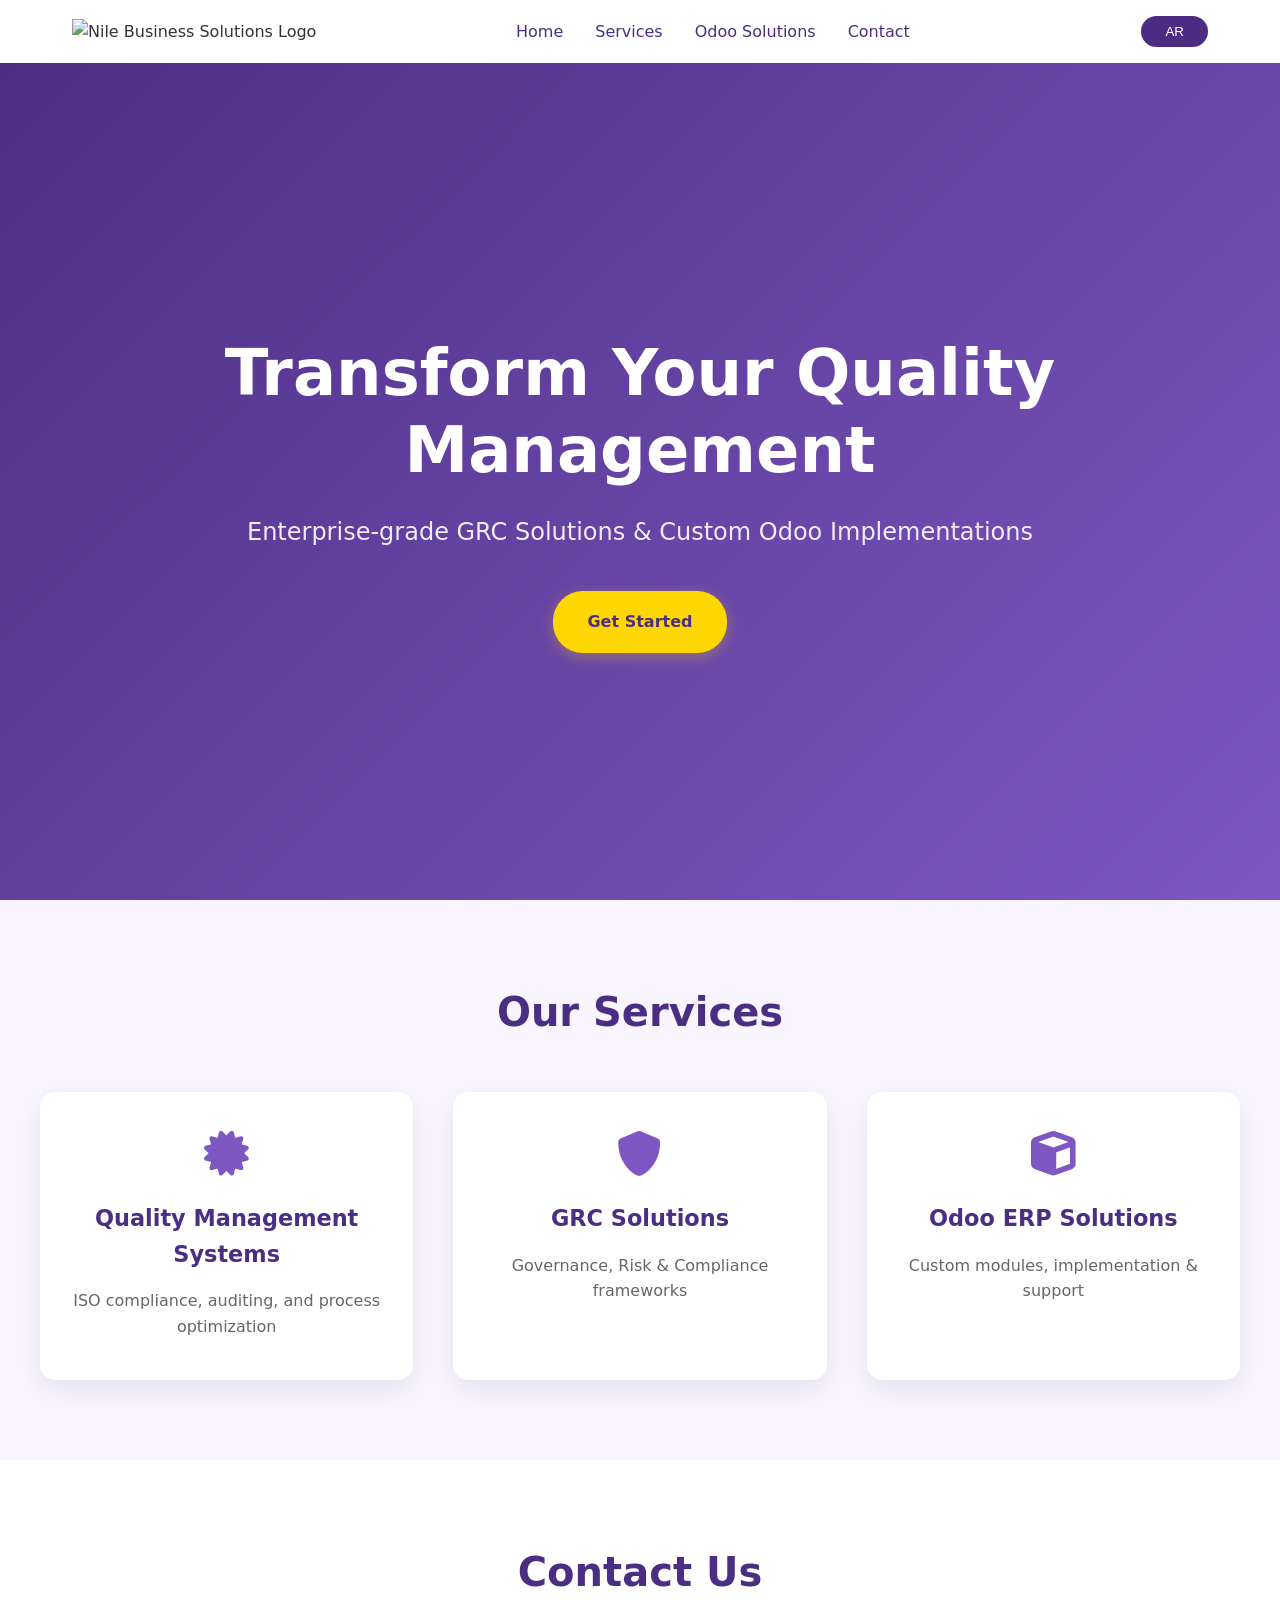
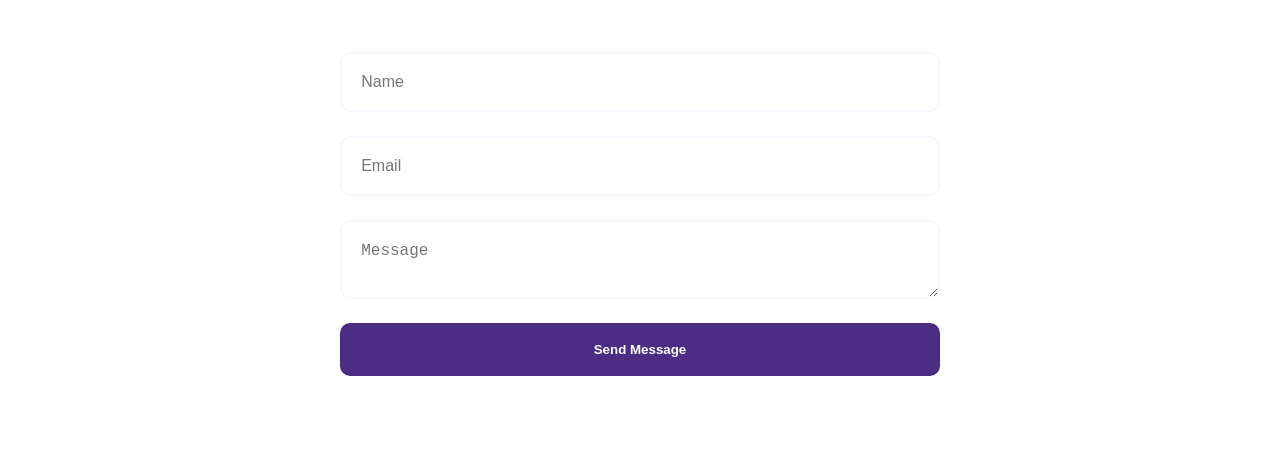
==== index.html @ 4f024c3d "Add files via upload" ====
<!DOCTYPE html>
<html lang="en" dir="ltr">
<head>
    <meta charset="UTF-8">
    <meta name="viewport" content="width=device-width, initial-scale=1.0">
    <title>Nile Business Solutions - Quality & GRC Systems Experts</title>
    <link rel="stylesheet" href="style.css">
    <link rel="stylesheet" href="https://cdnjs.cloudflare.com/ajax/libs/font-awesome/6.0.0/css/all.min.css">
    <link href="https://fonts.googleapis.com/css2?family=Noto+Sans+Arabic:wght@400;500;700&display=swap" rel="stylesheet">
</head>
<body>
    <header class="header">
        <nav class="navbar">
            <div class="logo">
                <img src="images/logo.png" alt="Nile Business Solutions Logo" class="logo-img" data-translate="logo_alt">
            </div>
            <ul class="nav-links">
                <li><a href="#home" data-translate="home">Home</a></li>
                <li><a href="#services" data-translate="services">Services</a></li>
                <li><a href="#odoo" data-translate="odoo">Odoo Solutions</a></li>
                <li><a href="#contact" data-translate="contact">Contact</a></li>
            </ul>
            <button class="lang-switcher" onclick="toggleLanguage()">AR</button>
        </nav>
    </header>

    <section class="hero" id="home">
        <div class="hero-content">
            <h1 data-translate="hero_title">Transform Your Quality Management</h1>
            <p data-translate="hero_subtitle">Enterprise-grade GRC Solutions & Custom Odoo Implementations</p>
            <a href="#contact" class="cta-button" data-translate="get_started">Get Started</a>
        </div>
    </section>

    <section class="services" id="services">
        <h2 data-translate="our_services">Our Services</h2>
        <div class="services-grid">
            <div class="service-card">
                <i class="fas fa-certificate"></i>
                <h3 data-translate="service1_title">Quality Management Systems</h3>
                <p data-translate="service1_desc">ISO compliance, auditing, and process optimization</p>
            </div>
            <div class="service-card">
                <i class="fas fa-shield-alt"></i>
                <h3 data-translate="service2_title">GRC Solutions</h3>
                <p data-translate="service2_desc">Governance, Risk & Compliance frameworks</p>
            </div>
            <div class="service-card">
                <i class="fas fa-cube"></i>
                <h3 data-translate="service3_title">Odoo ERP Solutions</h3>
                <p data-translate="service3_desc">Custom modules, implementation & support</p>
            </div>
        </div>
    </section>

    <section class="contact" id="contact">
        <h2 data-translate="contact_us">Contact Us</h2>
        <form class="contact-form">
            <input type="text" placeholder="Name" required data-translate="name_placeholder">
            <input type="email" placeholder="Email" required data-translate="email_placeholder">
            <textarea placeholder="Message" required data-translate="message_placeholder"></textarea>
            <button type="submit" data-translate="send_button">Send Message</button>
        </form>
    </section>

    <script src="script.js"></script>
</body>
</html>
---- style.css ----
/* style.css */
:root {
    --primary-purple: #4b2e83;
    --secondary-purple: #7e57c2;
    --light-purple: #f8f5ff;
    --accent-gold: #ffd700;
    --transition-speed: 0.3s;
}

* {
    margin: 0;
    padding: 0;
    box-sizing: border-box;
}

html {
    scroll-behavior: smooth;
}

body {
    font-family: 'Segoe UI', system-ui, sans-serif;
    line-height: 1.6;
    color: #333;
    overflow-x: hidden;
}

[lang="ar"] body {
    font-family: 'Noto Sans Arabic', sans-serif;
}

/* Header Styles */
.header {
    background: white;
    position: fixed;
    width: 100%;
    top: 0;
    z-index: 1000;
    transition: box-shadow var(--transition-speed);
}

.navbar {
    max-width: 1200px;
    margin: 0 auto;
    padding: 1rem 2rem;
    display: flex;
    justify-content: space-between;
    align-items: center;
}

.logo-img {
    height: 60px;
    width: auto;
    transition: transform var(--transition-speed);
}

.logo-img:hover {
    transform: scale(1.05);
}

.nav-links {
    display: flex;
    gap: 2rem;
    list-style: none;
}

.nav-links a {
    text-decoration: none;
    color: var(--primary-purple);
    font-weight: 500;
    transition: color var(--transition-speed);
    position: relative;
}

.nav-links a::after {
    content: '';
    position: absolute;
    bottom: -5px;
    left: 0;
    width: 0;
    height: 2px;
    background: var(--secondary-purple);
    transition: width var(--transition-speed);
}

.nav-links a:hover::after {
    width: 100%;
}

.lang-switcher {
    background: var(--primary-purple);
    color: white;
    border: none;
    padding: 0.5rem 1.5rem;
    border-radius: 25px;
    cursor: pointer;
    transition: background var(--transition-speed);
    margin-left: 2rem;
}

.lang-switcher:hover {
    background: var(--secondary-purple);
}

/* Hero Section */
.hero {
    background: linear-gradient(135deg, var(--primary-purple), var(--secondary-purple));
    min-height: 100vh;
    display: flex;
    align-items: center;
    justify-content: center;
    text-align: center;
    padding: 120px 2rem 2rem;
    color: white;
}

.hero-content h1 {
    font-size: clamp(2.5rem, 5vw, 4rem);
    margin-bottom: 1.5rem;
    line-height: 1.2;
}

.hero-content p {
    font-size: clamp(1.2rem, 2.5vw, 1.5rem);
    margin-bottom: 2.5rem;
    opacity: 0.9;
}

/* Get Started Button */
.cta-button {
    display: inline-block;
    padding: 1rem 2rem;
    background: var(--accent-gold);
    color: var(--primary-purple) !important;
    text-decoration: none;
    border-radius: 30px;
    font-weight: bold;
    transition: transform 0.3s, box-shadow 0.3s;
    border: 2px solid transparent;
    box-shadow: 0 4px 15px rgba(255,215,0,0.3);
}

.cta-button:hover {
    transform: translateY(-3px);
    box-shadow: 0 6px 20px rgba(255,215,0,0.4);
}

/* Services Section */
.services {
    padding: 5rem 2rem;
    background: var(--light-purple);
}

.services h2 {
    text-align: center;
    margin-bottom: 3rem;
    color: var(--primary-purple);
    font-size: 2.5rem;
}

.services-grid {
    max-width: 1200px;
    margin: 0 auto;
    display: grid;
    grid-template-columns: repeat(auto-fit, minmax(300px, 1fr));
    gap: 2.5rem;
}

.service-card {
    background: white;
    padding: 2.5rem 2rem;
    border-radius: 15px;
    text-align: center;
    transition: transform var(--transition-speed);
    box-shadow: 0 10px 30px rgba(0,0,0,0.08);
}

.service-card:hover {
    transform: translateY(-10px);
}

.service-card i {
    font-size: 2.8rem;
    color: var(--secondary-purple);
    margin-bottom: 1.5rem;
}

.service-card h3 {
    color: var(--primary-purple);
    margin-bottom: 1rem;
    font-size: 1.4rem;
}

.service-card p {
    color: #666;
    font-size: 1rem;
}

/* Contact Section */
.contact {
    padding: 5rem 2rem;
    background: white;
}

.contact h2 {
    text-align: center;
    margin-bottom: 3rem;
    color: var(--primary-purple);
    font-size: 2.5rem;
}

.contact-form {
    max-width: 600px;
    margin: 0 auto;
    display: flex;
    flex-direction: column;
    gap: 1.5rem;
}

.contact-form input,
.contact-form textarea {
    padding: 1.2rem;
    border: 2px solid var(--light-purple);
    border-radius: 10px;
    font-size: 1rem;
    transition: border-color var(--transition-speed);
}

.contact-form input:focus,
.contact-form textarea:focus {
    outline: none;
    border-color: var(--secondary-purple);
}

.contact-form button {
    background: var(--primary-purple) !important;
    color: white !important;
    padding: 1.2rem 2.5rem;
    border: none;
    border-radius: 10px;
    cursor: pointer;
    font-weight: bold;
    transition: 
        background var(--transition-speed),
        transform var(--transition-speed);
}

.contact-form button:hover {
    background: var(--secondary-purple) !important;
    transform: translateY(-2px);
}

/* Responsive Design */
@media (max-width: 768px) {
    .navbar {
        padding: 1rem;
        flex-wrap: wrap;
    }

    .nav-links {
        width: 100%;
        justify-content: center;
        margin-top: 1rem;
        gap: 1.5rem;
    }

    .lang-switcher {
        margin-left: auto;
        margin-right: 1rem;
    }

    .hero {
        padding-top: 150px;
    }

    .services-grid {
        grid-template-columns: 1fr;
    }
}

@media (max-width: 480px) {
    .nav-links {
        flex-direction: column;
        align-items: center;
        gap: 1rem;
    }

    .lang-switcher {
        margin: 1rem auto;
    }

    .service-card {
        padding: 2rem 1.5rem;
    }
}

/* RTL Specific Styles */
[dir="rtl"] .navbar {
    flex-direction: row-reverse;
}

[dir="rtl"] .nav-links {
    margin-right: auto;
    margin-left: 0;
}

[dir="rtl"] .nav-links a::after {
    left: auto;
    right: 0;
}

[dir="rtl"] .service-card,
[dir="rtl"] .contact-form {
    text-align: right;
}

[dir="rtl"] .lang-switcher {
    margin-left: 0;
    margin-right: auto;
}

[dir="rtl"] .hero-content {
    direction: rtl;
}

[dir="rtl"] .services h2,
[dir="rtl"] .contact h2 {
    direction: rtl;
}
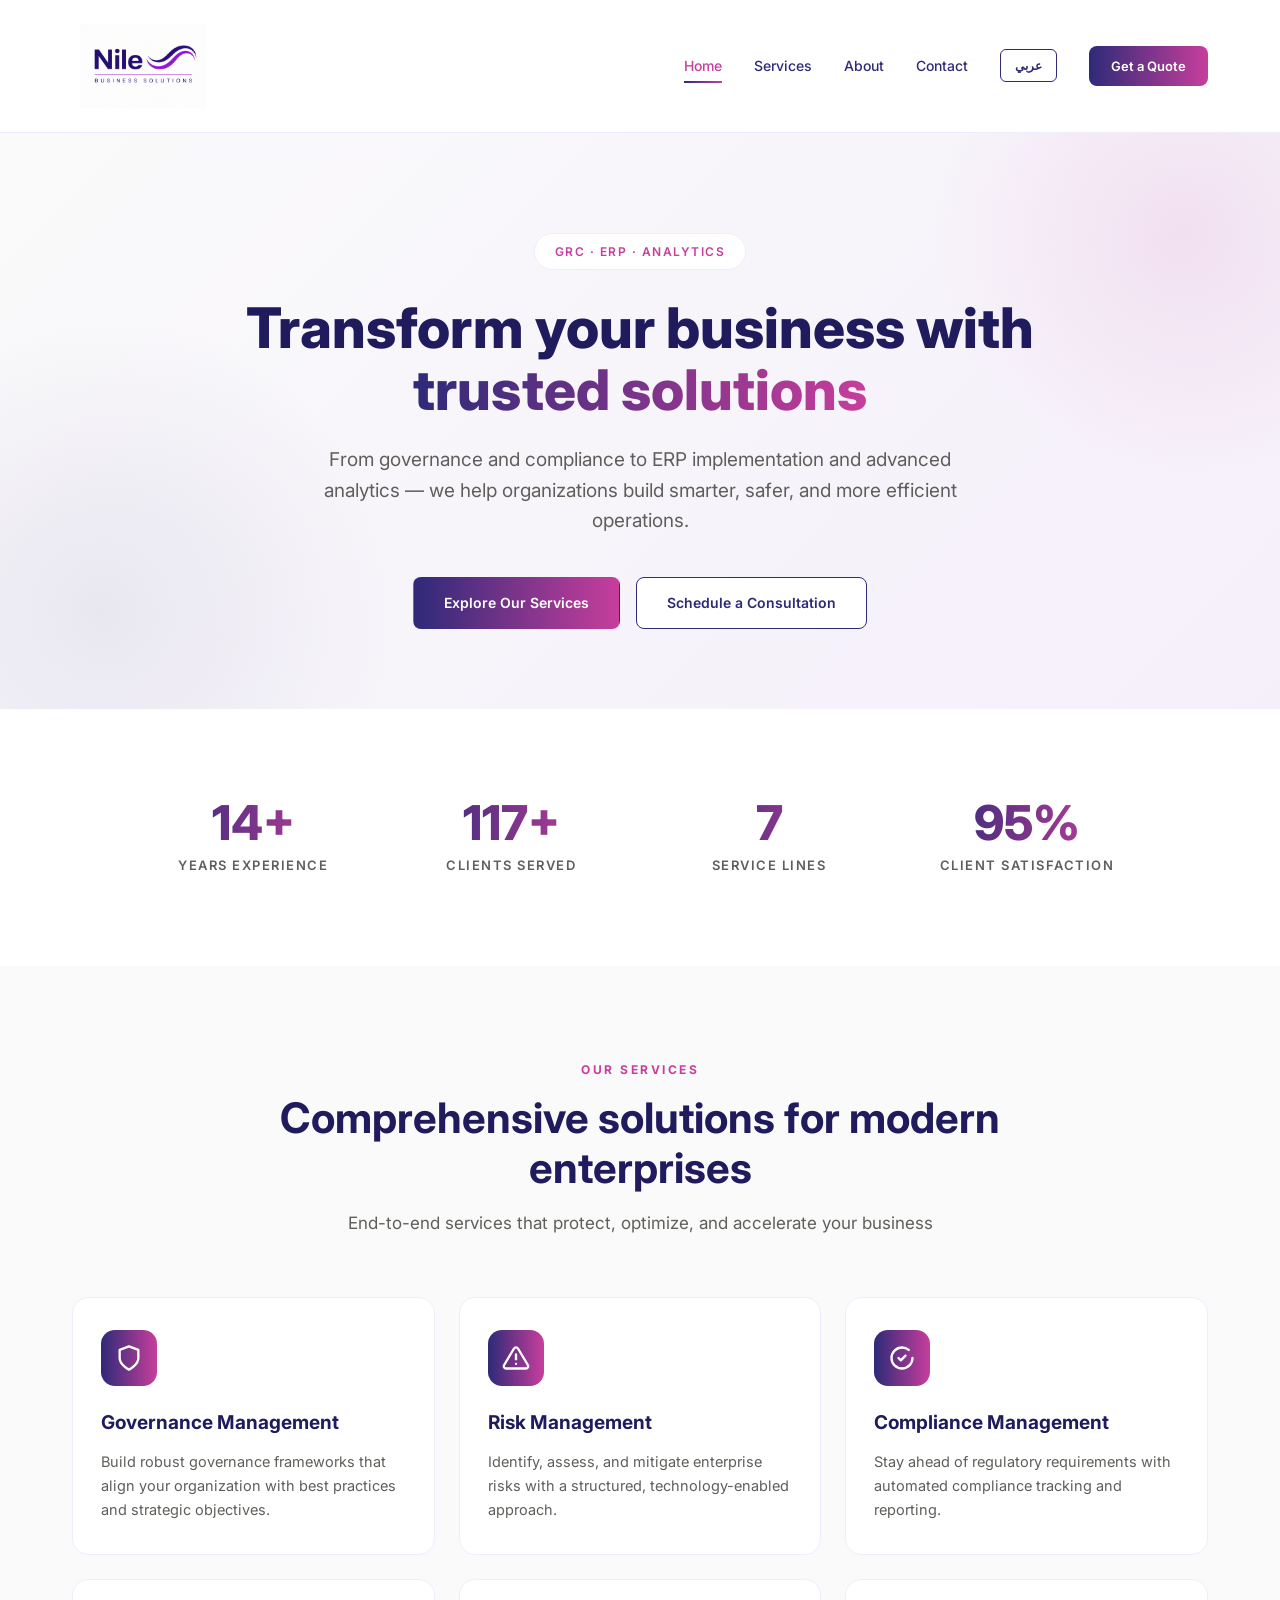
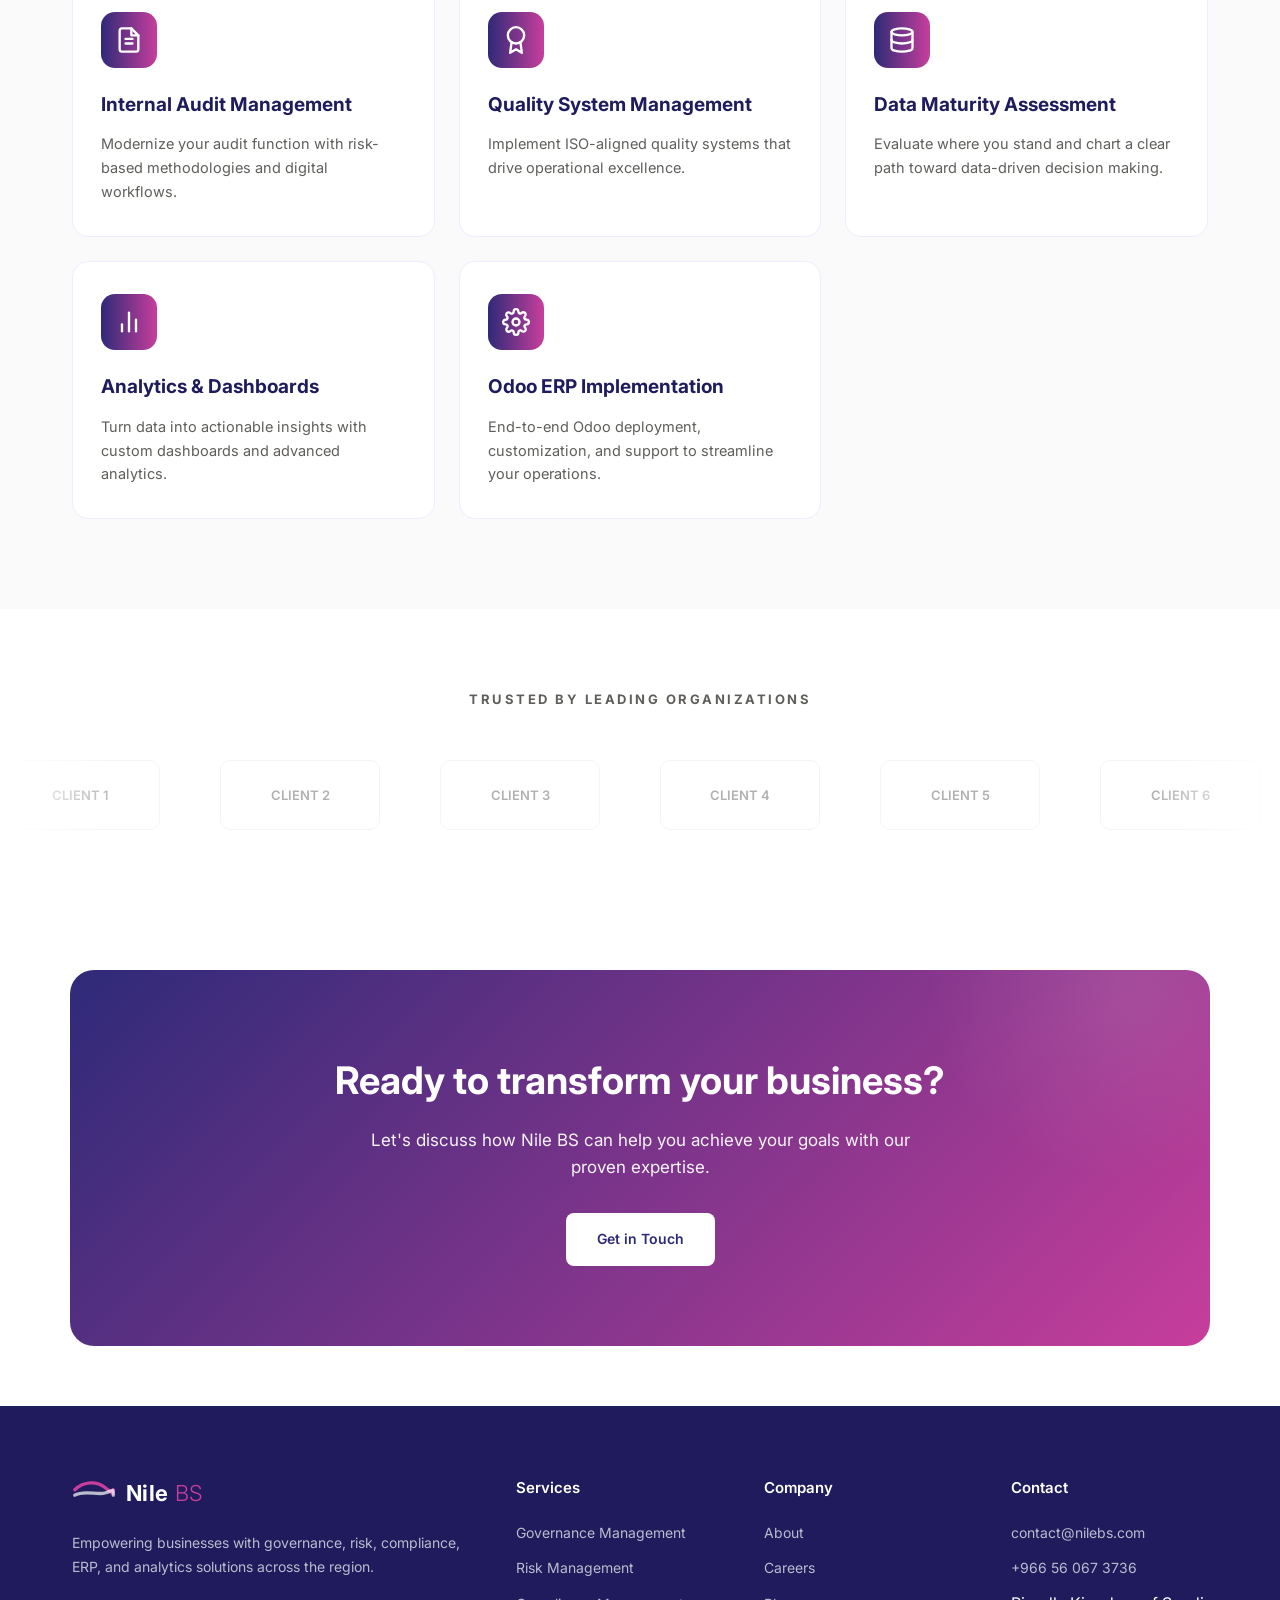
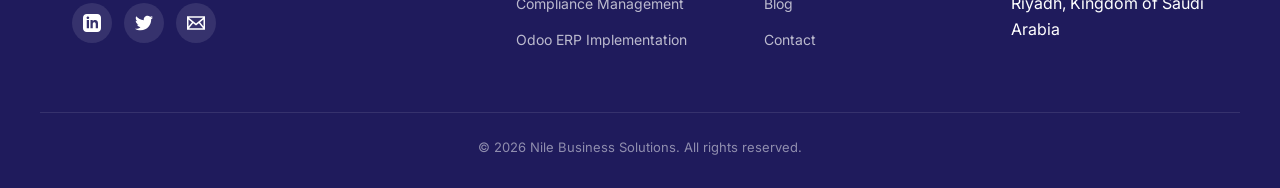
==== commit fb044ee0: "Add files via upload" ====
--- a/index.html
+++ b/index.html
@@ -1,68 +1,232 @@
-<!DOCTYPE html>
-<html lang="en" dir="ltr">
-<head>
-    <meta charset="UTF-8">
-    <meta name="viewport" content="width=device-width, initial-scale=1.0">
-    <title>Nile Business Solutions - Quality & GRC Systems Experts</title>
-    <link rel="stylesheet" href="style.css">
-    <link rel="stylesheet" href="https://cdnjs.cloudflare.com/ajax/libs/font-awesome/6.0.0/css/all.min.css">
-    <link href="https://fonts.googleapis.com/css2?family=Noto+Sans+Arabic:wght@400;500;700&display=swap" rel="stylesheet">
-</head>
-<body>
-    <header class="header">
-        <nav class="navbar">
-            <div class="logo">
-                <img src="images/logo.png" alt="Nile Business Solutions Logo" class="logo-img" data-translate="logo_alt">
-            </div>
-            <ul class="nav-links">
-                <li><a href="#home" data-translate="home">Home</a></li>
-                <li><a href="#services" data-translate="services">Services</a></li>
-                <li><a href="#odoo" data-translate="odoo">Odoo Solutions</a></li>
-                <li><a href="#contact" data-translate="contact">Contact</a></li>
-            </ul>
-            <button class="lang-switcher" onclick="toggleLanguage()">AR</button>
-        </nav>
-    </header>
-
-    <section class="hero" id="home">
-        <div class="hero-content">
-            <h1 data-translate="hero_title">Transform Your Quality Management</h1>
-            <p data-translate="hero_subtitle">Enterprise-grade GRC Solutions & Custom Odoo Implementations</p>
-            <a href="#contact" class="cta-button" data-translate="get_started">Get Started</a>
-        </div>
-    </section>
-
-    <section class="services" id="services">
-        <h2 data-translate="our_services">Our Services</h2>
-        <div class="services-grid">
-            <div class="service-card">
-                <i class="fas fa-certificate"></i>
-                <h3 data-translate="service1_title">Quality Management Systems</h3>
-                <p data-translate="service1_desc">ISO compliance, auditing, and process optimization</p>
-            </div>
-            <div class="service-card">
-                <i class="fas fa-shield-alt"></i>
-                <h3 data-translate="service2_title">GRC Solutions</h3>
-                <p data-translate="service2_desc">Governance, Risk & Compliance frameworks</p>
-            </div>
-            <div class="service-card">
-                <i class="fas fa-cube"></i>
-                <h3 data-translate="service3_title">Odoo ERP Solutions</h3>
-                <p data-translate="service3_desc">Custom modules, implementation & support</p>
-            </div>
-        </div>
-    </section>
-
-    <section class="contact" id="contact">
-        <h2 data-translate="contact_us">Contact Us</h2>
-        <form class="contact-form">
-            <input type="text" placeholder="Name" required data-translate="name_placeholder">
-            <input type="email" placeholder="Email" required data-translate="email_placeholder">
-            <textarea placeholder="Message" required data-translate="message_placeholder"></textarea>
-            <button type="submit" data-translate="send_button">Send Message</button>
-        </form>
-    </section>
-
-    <script src="script.js"></script>
-</body>
-</html>+<!DOCTYPE html>
+<html lang="en" dir="ltr">
+<head>
+<meta charset="UTF-8">
+<meta name="viewport" content="width=device-width, initial-scale=1.0">
+<meta name="description" content="Nile Business Solutions — GRC, Odoo ERP, and Analytics solutions for modern enterprises.">
+<title>Nile BS — Business Solutions for Modern Enterprises</title>
+<link rel="preconnect" href="https://fonts.googleapis.com">
+<link rel="preconnect" href="https://fonts.gstatic.com" crossorigin>
+<link href="https://fonts.googleapis.com/css2?family=Inter:wght@300;400;500;600;700;800&family=Tajawal:wght@300;400;500;700;800&display=swap" rel="stylesheet">
+<link rel="stylesheet" href="css/style.css">
+<link rel="icon" type="image/svg+xml" href="images/favicon.svg">
+</head>
+<body>
+
+<nav class="nav">
+<div class="nav-container">
+<a href="index.html" class="nav-logo">
+<img src="images/logo.png" alt="Nile Business Solutions" style="height: 100px; width: auto; background: #fff; padding: 8px; border-radius: 8px;">
+</a>
+<div class="nav-menu">
+<a href="index.html" class="nav-link active" data-i18n="nav.home">Home</a>
+<a href="services.html" class="nav-link" data-i18n="nav.services">Services</a>
+<a href="about.html" class="nav-link" data-i18n="nav.about">About</a>
+<a href="contact.html" class="nav-link" data-i18n="nav.contact">Contact</a>
+<button class="lang-switch">عربي</button>
+<a href="contact.html" class="nav-cta" data-i18n="nav.cta">Get a Quote</a>
+</div>
+<button class="mobile-menu-btn" aria-label="Menu">
+<span></span><span></span><span></span>
+</button>
+</div>
+</nav>
+
+<section class="hero">
+<div class="container">
+<span class="hero-tag" data-i18n="home.hero.tag">GRC · ERP · ANALYTICS</span>
+<h1>
+<span data-i18n="home.hero.title.part1">Transform your business with</span>
+<span class="accent" data-i18n="home.hero.title.part2"> trusted solutions</span>
+</h1>
+<p data-i18n="home.hero.subtitle">From governance and compliance to ERP implementation and advanced analytics — we help organizations build smarter, safer, and more efficient operations.</p>
+<div class="hero-buttons">
+<a href="services.html" class="btn btn-primary" data-i18n="home.hero.cta1">Explore Our Services</a>
+<a href="contact.html" class="btn btn-secondary" data-i18n="home.hero.cta2">Schedule a Consultation</a>
+</div>
+</div>
+</section>
+
+<section class="stats">
+<div class="container">
+<div class="stats-grid">
+<div class="stat-item fade-in">
+<div class="stat-num" data-target="15" data-suffix="+">15+</div>
+<div class="stat-label" data-i18n="stats.years">Years Experience</div>
+</div>
+<div class="stat-item fade-in">
+<div class="stat-num" data-target="120" data-suffix="+">120+</div>
+<div class="stat-label" data-i18n="stats.clients">Clients Served</div>
+</div>
+<div class="stat-item fade-in">
+<div class="stat-num" data-target="8">8</div>
+<div class="stat-label" data-i18n="stats.services">Service Lines</div>
+</div>
+<div class="stat-item fade-in">
+<div class="stat-num" data-target="98" data-suffix="%">98%</div>
+<div class="stat-label" data-i18n="stats.satisfaction">Client Satisfaction</div>
+</div>
+</div>
+</div>
+</section>
+
+<section class="section section-alt">
+<div class="container">
+<div class="section-title fade-in">
+<span class="section-tag" data-i18n="services.tag">OUR SERVICES</span>
+<h2 data-i18n="services.title">Comprehensive solutions for modern enterprises</h2>
+<p data-i18n="services.subtitle">End-to-end services that protect, optimize, and accelerate your business</p>
+</div>
+<div class="services-grid">
+
+<div class="service-card fade-in">
+<div class="service-icon">
+<svg viewBox="0 0 24 24" fill="none" stroke-width="2" stroke-linecap="round" stroke-linejoin="round"><path d="M12 22s8-4 8-10V5l-8-3-8 3v7c0 6 8 10 8 10z"/></svg>
+</div>
+<h3 data-i18n="services.governance.title">Governance Management</h3>
+<p data-i18n="services.governance.desc">Build robust governance frameworks that align your organization with best practices and strategic objectives.</p>
+</div>
+
+<div class="service-card fade-in">
+<div class="service-icon">
+<svg viewBox="0 0 24 24" fill="none" stroke-width="2" stroke-linecap="round" stroke-linejoin="round"><path d="M10.29 3.86L1.82 18a2 2 0 0 0 1.71 3h16.94a2 2 0 0 0 1.71-3L13.71 3.86a2 2 0 0 0-3.42 0z"/><line x1="12" y1="9" x2="12" y2="13"/><line x1="12" y1="17" x2="12.01" y2="17"/></svg>
+</div>
+<h3 data-i18n="services.risk.title">Risk Management</h3>
+<p data-i18n="services.risk.desc">Identify, assess, and mitigate enterprise risks with a structured, technology-enabled approach.</p>
+</div>
+
+<div class="service-card fade-in">
+<div class="service-icon">
+<svg viewBox="0 0 24 24" fill="none" stroke-width="2" stroke-linecap="round" stroke-linejoin="round"><path d="M9 12l2 2 4-4"/><path d="M21 12c0 4.97-4.03 9-9 9s-9-4.03-9-9 4.03-9 9-9c2.21 0 4.21.79 5.78 2.1"/></svg>
+</div>
+<h3 data-i18n="services.compliance.title">Compliance Management</h3>
+<p data-i18n="services.compliance.desc">Stay ahead of regulatory requirements with automated compliance tracking and reporting.</p>
+</div>
+
+<div class="service-card fade-in">
+<div class="service-icon">
+<svg viewBox="0 0 24 24" fill="none" stroke-width="2" stroke-linecap="round" stroke-linejoin="round"><path d="M14 2H6a2 2 0 0 0-2 2v16a2 2 0 0 0 2 2h12a2 2 0 0 0 2-2V8z"/><polyline points="14 2 14 8 20 8"/><line x1="9" y1="15" x2="15" y2="15"/><line x1="9" y1="11" x2="15" y2="11"/></svg>
+</div>
+<h3 data-i18n="services.audit.title">Internal Audit Management</h3>
+<p data-i18n="services.audit.desc">Modernize your audit function with risk-based methodologies and digital workflows.</p>
+</div>
+
+<div class="service-card fade-in">
+<div class="service-icon">
+<svg viewBox="0 0 24 24" fill="none" stroke-width="2" stroke-linecap="round" stroke-linejoin="round"><circle cx="12" cy="8" r="7"/><polyline points="8.21 13.89 7 23 12 20 17 23 15.79 13.88"/></svg>
+</div>
+<h3 data-i18n="services.quality.title">Quality System Management</h3>
+<p data-i18n="services.quality.desc">Implement ISO-aligned quality systems that drive operational excellence.</p>
+</div>
+
+<div class="service-card fade-in">
+<div class="service-icon">
+<svg viewBox="0 0 24 24" fill="none" stroke-width="2" stroke-linecap="round" stroke-linejoin="round"><ellipse cx="12" cy="5" rx="9" ry="3"/><path d="M21 12c0 1.66-4 3-9 3s-9-1.34-9-3"/><path d="M3 5v14c0 1.66 4 3 9 3s9-1.34 9-3V5"/></svg>
+</div>
+<h3 data-i18n="services.maturity.title">Data Maturity Assessment</h3>
+<p data-i18n="services.maturity.desc">Evaluate where you stand and chart a clear path toward data-driven decision making.</p>
+</div>
+
+<div class="service-card fade-in">
+<div class="service-icon">
+<svg viewBox="0 0 24 24" fill="none" stroke-width="2" stroke-linecap="round" stroke-linejoin="round"><line x1="18" y1="20" x2="18" y2="10"/><line x1="12" y1="20" x2="12" y2="4"/><line x1="6" y1="20" x2="6" y2="14"/></svg>
+</div>
+<h3 data-i18n="services.analytics.title">Analytics & Dashboards</h3>
+<p data-i18n="services.analytics.desc">Turn data into actionable insights with custom dashboards and advanced analytics.</p>
+</div>
+
+<div class="service-card fade-in">
+<div class="service-icon">
+<svg viewBox="0 0 24 24" fill="none" stroke-width="2" stroke-linecap="round" stroke-linejoin="round"><circle cx="12" cy="12" r="3"/><path d="M19.4 15a1.65 1.65 0 0 0 .33 1.82l.06.06a2 2 0 0 1 0 2.83 2 2 0 0 1-2.83 0l-.06-.06a1.65 1.65 0 0 0-1.82-.33 1.65 1.65 0 0 0-1 1.51V21a2 2 0 0 1-2 2 2 2 0 0 1-2-2v-.09A1.65 1.65 0 0 0 9 19.4a1.65 1.65 0 0 0-1.82.33l-.06.06a2 2 0 0 1-2.83 0 2 2 0 0 1 0-2.83l.06-.06a1.65 1.65 0 0 0 .33-1.82 1.65 1.65 0 0 0-1.51-1H3a2 2 0 0 1-2-2 2 2 0 0 1 2-2h.09A1.65 1.65 0 0 0 4.6 9a1.65 1.65 0 0 0-.33-1.82l-.06-.06a2 2 0 0 1 0-2.83 2 2 0 0 1 2.83 0l.06.06a1.65 1.65 0 0 0 1.82.33H9a1.65 1.65 0 0 0 1-1.51V3a2 2 0 0 1 2-2 2 2 0 0 1 2 2v.09a1.65 1.65 0 0 0 1 1.51 1.65 1.65 0 0 0 1.82-.33l.06-.06a2 2 0 0 1 2.83 0 2 2 0 0 1 0 2.83l-.06.06a1.65 1.65 0 0 0-.33 1.82V9a1.65 1.65 0 0 0 1.51 1H21a2 2 0 0 1 2 2 2 2 0 0 1-2 2h-.09a1.65 1.65 0 0 0-1.51 1z"/></svg>
+</div>
+<h3 data-i18n="services.erp.title">Odoo ERP Implementation</h3>
+<p data-i18n="services.erp.desc">End-to-end Odoo deployment, customization, and support to streamline your operations.</p>
+</div>
+
+</div>
+</div>
+</section>
+
+<section class="customers">
+<p class="customers-title" data-i18n="customers.title">TRUSTED BY LEADING ORGANIZATIONS</p>
+<div class="logos-track-wrapper">
+<div class="logos-track">
+<div class="logo-item">CLIENT 1</div>
+<div class="logo-item">CLIENT 2</div>
+<div class="logo-item">CLIENT 3</div>
+<div class="logo-item">CLIENT 4</div>
+<div class="logo-item">CLIENT 5</div>
+<div class="logo-item">CLIENT 6</div>
+<div class="logo-item">CLIENT 7</div>
+<div class="logo-item">CLIENT 8</div>
+<div class="logo-item">CLIENT 1</div>
+<div class="logo-item">CLIENT 2</div>
+<div class="logo-item">CLIENT 3</div>
+<div class="logo-item">CLIENT 4</div>
+<div class="logo-item">CLIENT 5</div>
+<div class="logo-item">CLIENT 6</div>
+<div class="logo-item">CLIENT 7</div>
+<div class="logo-item">CLIENT 8</div>
+</div>
+</div>
+</section>
+
+<div class="cta-section fade-in">
+<h2 data-i18n="cta.title">Ready to transform your business?</h2>
+<p data-i18n="cta.subtitle">Let's discuss how Nile BS can help you achieve your goals with our proven expertise.</p>
+<a href="contact.html" class="btn btn-white" data-i18n="cta.button">Get in Touch</a>
+</div>
+
+<footer class="footer">
+<div class="footer-grid">
+<div>
+<a href="index.html" class="nav-logo">
+<svg viewBox="0 0 80 56" xmlns="http://www.w3.org/2000/svg" style="width: 44px; height: 32px;">
+<path d="M 5 22 C 22 6, 45 6, 60 18 S 75 32, 75 22" stroke="#C73E9C" stroke-width="6" fill="none" stroke-linecap="round"/>
+<path d="M 5 32 C 22 22, 45 32, 60 28 S 75 18, 75 32" stroke="#fff" stroke-width="6" fill="none" stroke-linecap="round" opacity="0.7"/>
+</svg>
+<span class="nav-logo-text" style="color: #fff;">Nile<span style="color: #C73E9C; font-weight: 300;"> BS</span></span>
+</a>
+<p class="footer-about" data-i18n="footer.about">Empowering businesses with governance, risk, compliance, ERP, and analytics solutions across the region.</p>
+<div class="footer-social">
+<a href="#" aria-label="LinkedIn"><svg viewBox="0 0 24 24"><path d="M19 0h-14c-2.761 0-5 2.239-5 5v14c0 2.761 2.239 5 5 5h14c2.762 0 5-2.239 5-5v-14c0-2.761-2.238-5-5-5zm-11 19h-3v-11h3v11zm-1.5-12.268c-.966 0-1.75-.79-1.75-1.764s.784-1.764 1.75-1.764 1.75.79 1.75 1.764-.783 1.764-1.75 1.764zm13.5 12.268h-3v-5.604c0-3.368-4-3.113-4 0v5.604h-3v-11h3v1.765c1.396-2.586 7-2.777 7 2.476v6.759z"/></svg></a>
+<a href="#" aria-label="Twitter"><svg viewBox="0 0 24 24"><path d="M24 4.557c-.883.392-1.832.656-2.828.775 1.017-.609 1.798-1.574 2.165-2.724-.951.564-2.005.974-3.127 1.195-.897-.957-2.178-1.555-3.594-1.555-3.179 0-5.515 2.966-4.797 6.045-4.091-.205-7.719-2.165-10.148-5.144-1.29 2.213-.669 5.108 1.523 6.574-.806-.026-1.566-.247-2.229-.616-.054 2.281 1.581 4.415 3.949 4.89-.693.188-1.452.232-2.224.084.626 1.956 2.444 3.379 4.6 3.419-2.07 1.623-4.678 2.348-7.29 2.04 2.179 1.397 4.768 2.212 7.548 2.212 9.142 0 14.307-7.721 13.995-14.646.962-.695 1.797-1.562 2.457-2.549z"/></svg></a>
+<a href="#" aria-label="Email"><svg viewBox="0 0 24 24"><path d="M0 3v18h24v-18h-24zm6.623 7.929l-4.623 5.712v-9.458l4.623 3.746zm-4.141-5.929h19.035l-9.517 7.713-9.518-7.713zm5.694 7.188l3.824 3.099 3.83-3.104 5.612 6.817h-18.779l5.513-6.812zm9.208-1.264l4.616-3.741v9.348l-4.616-5.607z"/></svg></a>
+</div>
+</div>
+<div>
+<h4 data-i18n="footer.services">Services</h4>
+<ul>
+<li><a href="services.html" data-i18n="services.governance.title">Governance</a></li>
+<li><a href="services.html" data-i18n="services.risk.title">Risk Management</a></li>
+<li><a href="services.html" data-i18n="services.compliance.title">Compliance</a></li>
+<li><a href="services.html" data-i18n="services.erp.title">Odoo ERP</a></li>
+</ul>
+</div>
+<div>
+<h4 data-i18n="footer.company">Company</h4>
+<ul>
+<li><a href="about.html" data-i18n="nav.about">About</a></li>
+<li><a href="#" data-i18n="footer.careers">Careers</a></li>
+<li><a href="#" data-i18n="footer.blog">Blog</a></li>
+<li><a href="contact.html" data-i18n="nav.contact">Contact</a></li>
+</ul>
+</div>
+<div>
+<h4 data-i18n="footer.contact">Contact</h4>
+<ul>
+<li><a href="mailto:contact@nilebs.com">contact@nilebs.com</a></li>
+<li><a href="tel:+966560673736">+966 56 067 3736</a></li>
+<li><span data-i18n="contact.address.value">Riyadh, KSA</span></li>
+</ul>
+</div>
+</div>
+<div class="footer-bottom">
+<span data-i18n="footer.rights">© 2026 Nile Business Solutions. All rights reserved.</span>
+</div>
+</footer>
+
+<script src="locales/translations.js"></script>
+<script src="js/main.js"></script>
+</body>
+</html>
--- a/css/style.css
+++ b/css/style.css
@@ -0,0 +1,1070 @@
+/* ==========================================================================
+   Nile Business Solutions — Main Stylesheet
+   ========================================================================== */
+
+/* Reset & Base */
+*, *::before, *::after { box-sizing: border-box; margin: 0; padding: 0; }
+html { scroll-behavior: smooth; }
+body {
+  font-family: 'Inter', -apple-system, BlinkMacSystemFont, 'Segoe UI', Roboto, sans-serif;
+  font-size: 16px;
+  line-height: 1.6;
+  color: #1F1B5C;
+  background: #fff;
+  -webkit-font-smoothing: antialiased;
+  -moz-osx-font-smoothing: grayscale;
+}
+
+/* RTL Support */
+body[dir="rtl"] {
+  font-family: 'Tajawal', -apple-system, sans-serif;
+  text-align: right;
+}
+
+/* Brand Variables */
+:root {
+  --primary: #2E2A78;
+  --primary-dark: #1F1B5C;
+  --secondary: #C73E9C;
+  --secondary-dark: #9B2D7A;
+  --accent: #5E2D8E;
+  --gradient: linear-gradient(90deg, #2E2A78, #C73E9C);
+  --gradient-soft: linear-gradient(135deg, #FAFAFA 0%, #F5EFFA 100%);
+  --gradient-bold: linear-gradient(135deg, #2E2A78 0%, #C73E9C 100%);
+  --text-dark: #1F1B5C;
+  --text-medium: #5F5E5A;
+  --text-light: #888780;
+  --bg-light: #FAFAFA;
+  --border-light: #EEEDFE;
+  --shadow-sm: 0 2px 8px rgba(46, 42, 120, 0.06);
+  --shadow-md: 0 8px 24px rgba(46, 42, 120, 0.1);
+  --shadow-lg: 0 12px 40px rgba(46, 42, 120, 0.15);
+  --transition: all 0.3s cubic-bezier(0.4, 0, 0.2, 1);
+}
+
+img { max-width: 100%; height: auto; display: block; }
+a { color: inherit; text-decoration: none; transition: var(--transition); }
+button { font-family: inherit; cursor: pointer; border: none; background: none; }
+ul { list-style: none; }
+
+/* Container */
+.container {
+  max-width: 1200px;
+  margin: 0 auto;
+  padding: 0 32px;
+}
+
+/* ==========================================================================
+   Navigation
+   ========================================================================== */
+.nav {
+  background: rgba(255, 255, 255, 0.95);
+  backdrop-filter: blur(10px);
+  -webkit-backdrop-filter: blur(10px);
+  border-bottom: 1px solid var(--border-light);
+  padding: 16px 0;
+  position: sticky;
+  top: 0;
+  z-index: 100;
+  transition: var(--transition);
+}
+
+.nav-container {
+  max-width: 1200px;
+  margin: 0 auto;
+  padding: 0 32px;
+  display: flex;
+  align-items: center;
+  justify-content: space-between;
+}
+
+.nav-logo {
+  display: flex;
+  align-items: center;
+  gap: 10px;
+}
+
+.nav-logo svg { width: 44px; height: 32px; }
+
+.nav-logo-text {
+  font-size: 22px;
+  font-weight: 700;
+  color: var(--primary);
+  letter-spacing: 0.3px;
+}
+
+.nav-logo-text .bs {
+  color: var(--secondary);
+  font-weight: 300;
+}
+
+.nav-menu {
+  display: flex;
+  gap: 32px;
+  align-items: center;
+}
+
+.nav-link {
+  color: var(--primary);
+  font-size: 14px;
+  font-weight: 500;
+  position: relative;
+  padding: 6px 0;
+}
+
+.nav-link::after {
+  content: '';
+  position: absolute;
+  bottom: 0;
+  left: 0;
+  width: 0;
+  height: 2px;
+  background: var(--gradient);
+  transition: var(--transition);
+}
+
+.nav-link:hover::after,
+.nav-link.active::after {
+  width: 100%;
+}
+
+.nav-link.active {
+  color: var(--secondary);
+}
+
+.lang-switch {
+  padding: 8px 14px;
+  border: 1.5px solid var(--primary);
+  border-radius: 6px;
+  font-size: 12px;
+  color: var(--primary);
+  background: #fff;
+  font-weight: 600;
+  cursor: pointer;
+  transition: var(--transition);
+}
+
+.lang-switch:hover {
+  background: var(--primary);
+  color: #fff;
+}
+
+.nav-cta {
+  background: var(--gradient);
+  color: #fff !important;
+  padding: 10px 22px;
+  border-radius: 8px;
+  font-size: 13px;
+  font-weight: 600;
+  transition: var(--transition);
+}
+
+.nav-cta:hover {
+  transform: translateY(-2px);
+  box-shadow: var(--shadow-md);
+}
+
+.mobile-menu-btn {
+  display: none;
+  width: 40px;
+  height: 40px;
+  flex-direction: column;
+  justify-content: center;
+  align-items: center;
+  gap: 4px;
+}
+
+.mobile-menu-btn span {
+  width: 24px;
+  height: 2px;
+  background: var(--primary);
+  transition: var(--transition);
+}
+
+/* ==========================================================================
+   Hero Section
+   ========================================================================== */
+.hero {
+  background: var(--gradient-soft);
+  padding: 100px 0 80px;
+  text-align: center;
+  position: relative;
+  overflow: hidden;
+}
+
+.hero::before,
+.hero::after {
+  content: '';
+  position: absolute;
+  border-radius: 50%;
+  pointer-events: none;
+}
+
+.hero::before {
+  top: -150px;
+  right: -150px;
+  width: 500px;
+  height: 500px;
+  background: radial-gradient(circle, rgba(199, 62, 156, 0.1) 0%, transparent 70%);
+}
+
+.hero::after {
+  bottom: -200px;
+  left: -200px;
+  width: 600px;
+  height: 600px;
+  background: radial-gradient(circle, rgba(46, 42, 120, 0.08) 0%, transparent 70%);
+}
+
+.hero-tag {
+  display: inline-block;
+  padding: 8px 20px;
+  background: #fff;
+  border: 1px solid var(--border-light);
+  border-radius: 100px;
+  font-size: 12px;
+  color: var(--secondary);
+  font-weight: 600;
+  letter-spacing: 1.5px;
+  margin-bottom: 28px;
+  position: relative;
+  z-index: 1;
+  animation: fadeInUp 0.6s ease forwards;
+}
+
+.hero h1 {
+  font-size: 56px;
+  font-weight: 800;
+  line-height: 1.1;
+  margin-bottom: 24px;
+  max-width: 800px;
+  margin-left: auto;
+  margin-right: auto;
+  position: relative;
+  z-index: 1;
+  animation: fadeInUp 0.8s ease forwards;
+  animation-delay: 0.1s;
+  opacity: 0;
+}
+
+.hero h1 .accent {
+  background: var(--gradient);
+  -webkit-background-clip: text;
+  -webkit-text-fill-color: transparent;
+  background-clip: text;
+}
+
+.hero p {
+  font-size: 19px;
+  color: var(--text-medium);
+  max-width: 640px;
+  margin: 0 auto 40px;
+  position: relative;
+  z-index: 1;
+  animation: fadeInUp 1s ease forwards;
+  animation-delay: 0.2s;
+  opacity: 0;
+}
+
+.hero-buttons {
+  display: flex;
+  gap: 16px;
+  justify-content: center;
+  flex-wrap: wrap;
+  position: relative;
+  z-index: 1;
+  animation: fadeInUp 1.2s ease forwards;
+  animation-delay: 0.3s;
+  opacity: 0;
+}
+
+.btn {
+  display: inline-flex;
+  align-items: center;
+  gap: 8px;
+  padding: 14px 30px;
+  border-radius: 8px;
+  font-size: 14px;
+  font-weight: 600;
+  transition: var(--transition);
+  cursor: pointer;
+  border: 1.5px solid transparent;
+}
+
+.btn-primary {
+  background: var(--gradient);
+  color: #fff;
+}
+
+.btn-primary:hover {
+  transform: translateY(-3px);
+  box-shadow: var(--shadow-lg);
+}
+
+.btn-secondary {
+  background: #fff;
+  color: var(--primary);
+  border-color: var(--primary);
+}
+
+.btn-secondary:hover {
+  background: var(--primary);
+  color: #fff;
+}
+
+@keyframes fadeInUp {
+  from { opacity: 0; transform: translateY(30px); }
+  to { opacity: 1; transform: translateY(0); }
+}
+
+/* ==========================================================================
+   Sections
+   ========================================================================== */
+.section {
+  padding: 90px 0;
+}
+
+.section-alt {
+  background: var(--bg-light);
+}
+
+.section-title {
+  text-align: center;
+  max-width: 720px;
+  margin: 0 auto 60px;
+}
+
+.section-tag {
+  display: inline-block;
+  font-size: 12px;
+  color: var(--secondary);
+  font-weight: 700;
+  letter-spacing: 2.5px;
+  margin-bottom: 14px;
+  text-transform: uppercase;
+}
+
+.section-title h2 {
+  font-size: 42px;
+  font-weight: 700;
+  color: var(--primary-dark);
+  margin-bottom: 16px;
+  line-height: 1.2;
+}
+
+.section-title p {
+  font-size: 17px;
+  color: var(--text-medium);
+}
+
+/* ==========================================================================
+   Stats
+   ========================================================================== */
+.stats {
+  padding: 70px 0;
+}
+
+.stats-grid {
+  display: grid;
+  grid-template-columns: repeat(4, 1fr);
+  gap: 32px;
+  max-width: 1000px;
+  margin: 0 auto;
+  text-align: center;
+}
+
+.stat-item {
+  padding: 20px;
+}
+
+.stat-num {
+  font-size: 48px;
+  font-weight: 800;
+  background: var(--gradient);
+  -webkit-background-clip: text;
+  -webkit-text-fill-color: transparent;
+  background-clip: text;
+  margin-bottom: 8px;
+  line-height: 1;
+}
+
+.stat-label {
+  font-size: 13px;
+  color: var(--text-medium);
+  font-weight: 600;
+  letter-spacing: 1.5px;
+  text-transform: uppercase;
+}
+
+/* ==========================================================================
+   Services Grid
+   ========================================================================== */
+.services-grid {
+  display: grid;
+  grid-template-columns: repeat(auto-fit, minmax(280px, 1fr));
+  gap: 24px;
+  max-width: 1200px;
+  margin: 0 auto;
+}
+
+.service-card {
+  background: #fff;
+  padding: 32px 28px;
+  border-radius: 16px;
+  border: 1px solid var(--border-light);
+  transition: var(--transition);
+  cursor: pointer;
+  position: relative;
+  overflow: hidden;
+}
+
+.service-card::before {
+  content: '';
+  position: absolute;
+  top: 0;
+  left: 0;
+  width: 100%;
+  height: 4px;
+  background: var(--gradient);
+  transform: scaleX(0);
+  transform-origin: left;
+  transition: var(--transition);
+}
+
+.service-card:hover {
+  transform: translateY(-8px);
+  box-shadow: var(--shadow-lg);
+  border-color: var(--secondary);
+}
+
+.service-card:hover::before {
+  transform: scaleX(1);
+}
+
+.service-icon {
+  width: 56px;
+  height: 56px;
+  border-radius: 14px;
+  background: var(--gradient);
+  display: flex;
+  align-items: center;
+  justify-content: center;
+  margin-bottom: 22px;
+  color: #fff;
+}
+
+.service-icon svg {
+  width: 28px;
+  height: 28px;
+  stroke: #fff;
+}
+
+.service-card h3 {
+  font-size: 19px;
+  font-weight: 700;
+  color: var(--primary-dark);
+  margin-bottom: 12px;
+}
+
+.service-card p {
+  font-size: 14.5px;
+  color: var(--text-medium);
+  line-height: 1.65;
+}
+
+/* ==========================================================================
+   Customer Logos Carousel
+   ========================================================================== */
+.customers {
+  padding: 80px 0;
+  background: #fff;
+  overflow: hidden;
+}
+
+.customers-title {
+  text-align: center;
+  font-size: 13px;
+  color: var(--text-medium);
+  font-weight: 700;
+  letter-spacing: 2.5px;
+  margin-bottom: 50px;
+  text-transform: uppercase;
+}
+
+.logos-track-wrapper {
+  overflow: hidden;
+  width: 100%;
+  -webkit-mask-image: linear-gradient(to right, transparent, #000 10%, #000 90%, transparent);
+  mask-image: linear-gradient(to right, transparent, #000 10%, #000 90%, transparent);
+}
+
+.logos-track {
+  display: flex;
+  gap: 60px;
+  animation: scroll 35s linear infinite;
+  width: max-content;
+}
+
+.logos-track:hover {
+  animation-play-state: paused;
+}
+
+.logo-item {
+  flex-shrink: 0;
+  width: 160px;
+  height: 70px;
+  display: flex;
+  align-items: center;
+  justify-content: center;
+  background: #fff;
+  border: 1px solid var(--border-light);
+  border-radius: 10px;
+  color: var(--text-light);
+  font-size: 13px;
+  font-weight: 600;
+  filter: grayscale(100%) opacity(0.65);
+  transition: var(--transition);
+  padding: 12px;
+}
+
+.logo-item:hover {
+  filter: grayscale(0%) opacity(1);
+  transform: scale(1.05);
+  border-color: var(--secondary);
+}
+
+.logo-item img {
+  max-width: 100%;
+  max-height: 100%;
+  object-fit: contain;
+}
+
+@keyframes scroll {
+  0% { transform: translateX(0); }
+  100% { transform: translateX(-50%); }
+}
+
+[dir="rtl"] .logos-track {
+  animation: scroll-rtl 35s linear infinite;
+}
+
+@keyframes scroll-rtl {
+  0% { transform: translateX(-50%); }
+  100% { transform: translateX(0); }
+}
+
+/* ==========================================================================
+   CTA Section
+   ========================================================================== */
+.cta-section {
+  background: var(--gradient-bold);
+  padding: 80px 60px;
+  text-align: center;
+  color: #fff;
+  border-radius: 24px;
+  margin: 60px auto;
+  max-width: 1140px;
+  position: relative;
+  overflow: hidden;
+}
+
+.cta-section::before {
+  content: '';
+  position: absolute;
+  top: -50%;
+  right: -10%;
+  width: 400px;
+  height: 400px;
+  background: radial-gradient(circle, rgba(255, 255, 255, 0.1) 0%, transparent 70%);
+  border-radius: 50%;
+}
+
+.cta-section h2 {
+  font-size: 38px;
+  font-weight: 700;
+  margin-bottom: 16px;
+  position: relative;
+  z-index: 1;
+}
+
+.cta-section p {
+  font-size: 17px;
+  opacity: 0.95;
+  max-width: 540px;
+  margin: 0 auto 32px;
+  position: relative;
+  z-index: 1;
+}
+
+.btn-white {
+  background: #fff;
+  color: var(--primary);
+  position: relative;
+  z-index: 1;
+}
+
+.btn-white:hover {
+  transform: translateY(-3px);
+  box-shadow: 0 12px 30px rgba(0, 0, 0, 0.2);
+}
+
+/* ==========================================================================
+   Footer
+   ========================================================================== */
+.footer {
+  background: var(--primary-dark);
+  color: #fff;
+  padding: 70px 0 30px;
+}
+
+.footer-grid {
+  display: grid;
+  grid-template-columns: 2fr 1fr 1fr 1fr;
+  gap: 50px;
+  max-width: 1200px;
+  margin: 0 auto 50px;
+  padding: 0 32px;
+}
+
+.footer-about {
+  font-size: 14px;
+  color: rgba(255, 255, 255, 0.7);
+  line-height: 1.7;
+  margin-top: 20px;
+  margin-bottom: 24px;
+}
+
+.footer-social {
+  display: flex;
+  gap: 12px;
+}
+
+.footer-social a {
+  width: 40px;
+  height: 40px;
+  border-radius: 50%;
+  background: rgba(255, 255, 255, 0.1);
+  display: flex;
+  align-items: center;
+  justify-content: center;
+  transition: var(--transition);
+}
+
+.footer-social a:hover {
+  background: var(--secondary);
+  transform: translateY(-3px);
+}
+
+.footer-social svg {
+  width: 18px;
+  height: 18px;
+  fill: #fff;
+}
+
+.footer h4 {
+  font-size: 15px;
+  margin-bottom: 20px;
+  color: #fff;
+  font-weight: 600;
+}
+
+.footer ul li {
+  margin-bottom: 10px;
+}
+
+.footer a {
+  color: rgba(255, 255, 255, 0.7);
+  font-size: 14px;
+}
+
+.footer a:hover {
+  color: var(--secondary);
+}
+
+.footer-bottom {
+  border-top: 1px solid rgba(255, 255, 255, 0.1);
+  padding-top: 24px;
+  text-align: center;
+  font-size: 13px;
+  color: rgba(255, 255, 255, 0.5);
+  max-width: 1200px;
+  margin: 0 auto;
+  padding-left: 32px;
+  padding-right: 32px;
+}
+
+/* ==========================================================================
+   Page Hero (for inner pages)
+   ========================================================================== */
+.page-hero {
+  background: var(--gradient-soft);
+  padding: 80px 0 60px;
+  text-align: center;
+  position: relative;
+  overflow: hidden;
+}
+
+.page-hero h1 {
+  font-size: 48px;
+  font-weight: 800;
+  color: var(--primary-dark);
+  margin-bottom: 16px;
+}
+
+.page-hero p {
+  font-size: 18px;
+  color: var(--text-medium);
+  max-width: 600px;
+  margin: 0 auto;
+}
+
+.breadcrumb {
+  font-size: 13px;
+  color: var(--text-medium);
+  margin-bottom: 16px;
+}
+
+.breadcrumb a:hover {
+  color: var(--secondary);
+}
+
+/* ==========================================================================
+   Service Detail Cards (Services page)
+   ========================================================================== */
+.service-detail {
+  background: #fff;
+  border-radius: 20px;
+  padding: 40px;
+  margin-bottom: 24px;
+  border: 1px solid var(--border-light);
+  display: grid;
+  grid-template-columns: auto 1fr;
+  gap: 32px;
+  align-items: start;
+  transition: var(--transition);
+}
+
+.service-detail:hover {
+  box-shadow: var(--shadow-md);
+}
+
+.service-detail-icon {
+  width: 80px;
+  height: 80px;
+  border-radius: 20px;
+  background: var(--gradient);
+  display: flex;
+  align-items: center;
+  justify-content: center;
+  flex-shrink: 0;
+}
+
+.service-detail-icon svg {
+  width: 40px;
+  height: 40px;
+  stroke: #fff;
+}
+
+.service-detail h3 {
+  font-size: 24px;
+  color: var(--primary-dark);
+  margin-bottom: 12px;
+  font-weight: 700;
+}
+
+.service-detail p {
+  font-size: 15.5px;
+  color: var(--text-medium);
+  margin-bottom: 16px;
+  line-height: 1.7;
+}
+
+.service-features {
+  display: flex;
+  flex-wrap: wrap;
+  gap: 8px;
+}
+
+.service-feature {
+  background: var(--bg-light);
+  border: 1px solid var(--border-light);
+  color: var(--primary);
+  font-size: 12px;
+  font-weight: 600;
+  padding: 6px 14px;
+  border-radius: 100px;
+}
+
+/* ==========================================================================
+   About Page
+   ========================================================================== */
+.about-grid {
+  display: grid;
+  grid-template-columns: 1fr 1fr;
+  gap: 60px;
+  align-items: center;
+  max-width: 1100px;
+  margin: 0 auto;
+}
+
+.about-image {
+  background: var(--gradient-soft);
+  border-radius: 20px;
+  padding: 60px;
+  text-align: center;
+}
+
+.about-image svg {
+  width: 100%;
+  max-width: 300px;
+}
+
+.about-text h2 {
+  font-size: 36px;
+  color: var(--primary-dark);
+  margin-bottom: 20px;
+  font-weight: 700;
+  line-height: 1.2;
+}
+
+.about-text p {
+  font-size: 16px;
+  color: var(--text-medium);
+  margin-bottom: 16px;
+  line-height: 1.7;
+}
+
+.values-grid {
+  display: grid;
+  grid-template-columns: repeat(auto-fit, minmax(240px, 1fr));
+  gap: 24px;
+  max-width: 1100px;
+  margin: 0 auto;
+}
+
+.value-card {
+  text-align: center;
+  padding: 32px 24px;
+  background: #fff;
+  border-radius: 16px;
+  border: 1px solid var(--border-light);
+  transition: var(--transition);
+}
+
+.value-card:hover {
+  transform: translateY(-6px);
+  box-shadow: var(--shadow-md);
+  border-color: var(--secondary);
+}
+
+.value-icon {
+  width: 64px;
+  height: 64px;
+  border-radius: 16px;
+  background: var(--gradient);
+  display: flex;
+  align-items: center;
+  justify-content: center;
+  margin: 0 auto 20px;
+}
+
+.value-icon svg {
+  width: 32px;
+  height: 32px;
+  stroke: #fff;
+}
+
+.value-card h3 {
+  font-size: 18px;
+  color: var(--primary-dark);
+  margin-bottom: 10px;
+  font-weight: 700;
+}
+
+.value-card p {
+  font-size: 14px;
+  color: var(--text-medium);
+  line-height: 1.6;
+}
+
+/* ==========================================================================
+   Contact Page
+   ========================================================================== */
+.contact-grid {
+  display: grid;
+  grid-template-columns: 1fr 1.2fr;
+  gap: 60px;
+  max-width: 1100px;
+  margin: 0 auto;
+}
+
+.contact-info h3 {
+  font-size: 24px;
+  color: var(--primary-dark);
+  margin-bottom: 16px;
+  font-weight: 700;
+}
+
+.contact-info > p {
+  font-size: 15px;
+  color: var(--text-medium);
+  margin-bottom: 32px;
+  line-height: 1.7;
+}
+
+.contact-item {
+  display: flex;
+  gap: 16px;
+  align-items: start;
+  margin-bottom: 24px;
+}
+
+.contact-item-icon {
+  width: 44px;
+  height: 44px;
+  border-radius: 12px;
+  background: var(--gradient);
+  display: flex;
+  align-items: center;
+  justify-content: center;
+  flex-shrink: 0;
+}
+
+.contact-item-icon svg {
+  width: 20px;
+  height: 20px;
+  stroke: #fff;
+}
+
+.contact-item-content strong {
+  display: block;
+  font-size: 14px;
+  color: var(--primary-dark);
+  margin-bottom: 4px;
+  font-weight: 600;
+}
+
+.contact-item-content span,
+.contact-item-content a {
+  font-size: 14px;
+  color: var(--text-medium);
+}
+
+.contact-form {
+  background: #fff;
+  padding: 40px;
+  border-radius: 20px;
+  border: 1px solid var(--border-light);
+  box-shadow: var(--shadow-sm);
+}
+
+.form-group {
+  margin-bottom: 20px;
+}
+
+.form-group label {
+  display: block;
+  font-size: 13px;
+  font-weight: 600;
+  color: var(--primary-dark);
+  margin-bottom: 8px;
+}
+
+.form-group input,
+.form-group select,
+.form-group textarea {
+  width: 100%;
+  padding: 12px 16px;
+  border: 1.5px solid var(--border-light);
+  border-radius: 8px;
+  font-size: 14px;
+  font-family: inherit;
+  color: var(--primary-dark);
+  background: #fff;
+  transition: var(--transition);
+}
+
+.form-group input:focus,
+.form-group select:focus,
+.form-group textarea:focus {
+  outline: none;
+  border-color: var(--secondary);
+  box-shadow: 0 0 0 3px rgba(199, 62, 156, 0.1);
+}
+
+.form-group textarea {
+  resize: vertical;
+  min-height: 120px;
+}
+
+.form-row {
+  display: grid;
+  grid-template-columns: 1fr 1fr;
+  gap: 16px;
+}
+
+.form-submit {
+  width: 100%;
+  background: var(--gradient);
+  color: #fff;
+  padding: 14px;
+  border-radius: 8px;
+  font-size: 14px;
+  font-weight: 600;
+  transition: var(--transition);
+}
+
+.form-submit:hover {
+  transform: translateY(-2px);
+  box-shadow: var(--shadow-md);
+}
+
+/* ==========================================================================
+   Responsive Design
+   ========================================================================== */
+@media (max-width: 968px) {
+  .nav-menu { gap: 20px; }
+  .hero h1 { font-size: 42px; }
+  .stats-grid { grid-template-columns: repeat(2, 1fr); gap: 24px; }
+  .footer-grid { grid-template-columns: 1fr 1fr; gap: 32px; }
+  .about-grid, .contact-grid { grid-template-columns: 1fr; gap: 32px; }
+  .service-detail { grid-template-columns: 1fr; text-align: center; }
+  .service-detail-icon { margin: 0 auto; }
+  .section-title h2 { font-size: 32px; }
+  .cta-section h2 { font-size: 30px; }
+}
+
+@media (max-width: 720px) {
+  .container, .nav-container { padding: 0 20px; }
+  .nav-menu { display: none; position: absolute; top: 100%; left: 0; right: 0; background: #fff; flex-direction: column; padding: 20px; gap: 14px; box-shadow: var(--shadow-md); border-top: 1px solid var(--border-light); }
+  .nav-menu.active { display: flex; }
+  .mobile-menu-btn { display: flex; }
+  .hero { padding: 70px 0 60px; }
+  .hero h1 { font-size: 34px; }
+  .hero p { font-size: 16px; }
+  .section { padding: 60px 0; }
+  .section-title h2 { font-size: 28px; }
+  .form-row { grid-template-columns: 1fr; }
+  .stats-grid { grid-template-columns: repeat(2, 1fr); }
+  .stat-num { font-size: 36px; }
+  .footer-grid { grid-template-columns: 1fr; }
+  .cta-section { padding: 50px 30px; margin: 40px 20px; }
+  .cta-section h2 { font-size: 26px; }
+  .contact-form { padding: 28px; }
+}
+
+/* ==========================================================================
+   Utilities
+   ========================================================================== */
+.fade-in {
+  opacity: 0;
+  transform: translateY(30px);
+  transition: opacity 0.8s ease, transform 0.8s ease;
+}
+
+.fade-in.visible {
+  opacity: 1;
+  transform: translateY(0);
+}
+
+.text-center { text-align: center; }
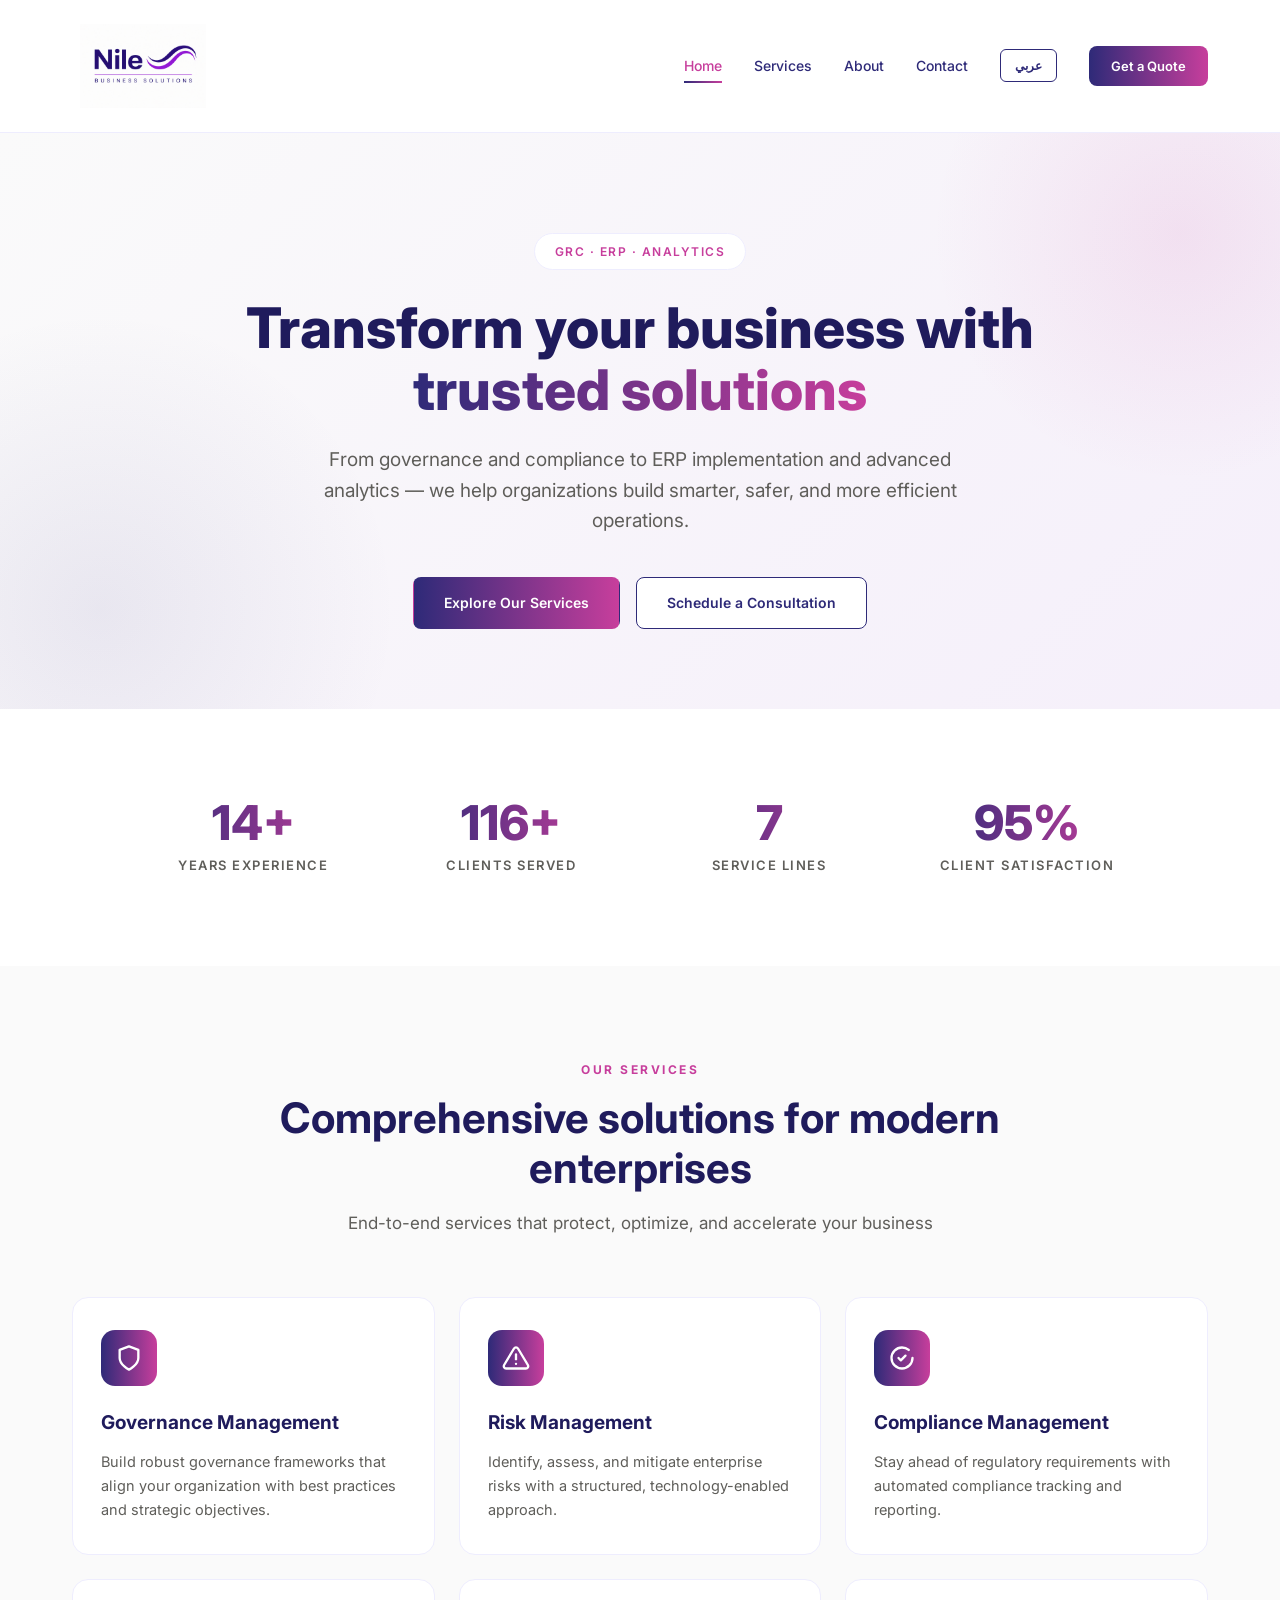
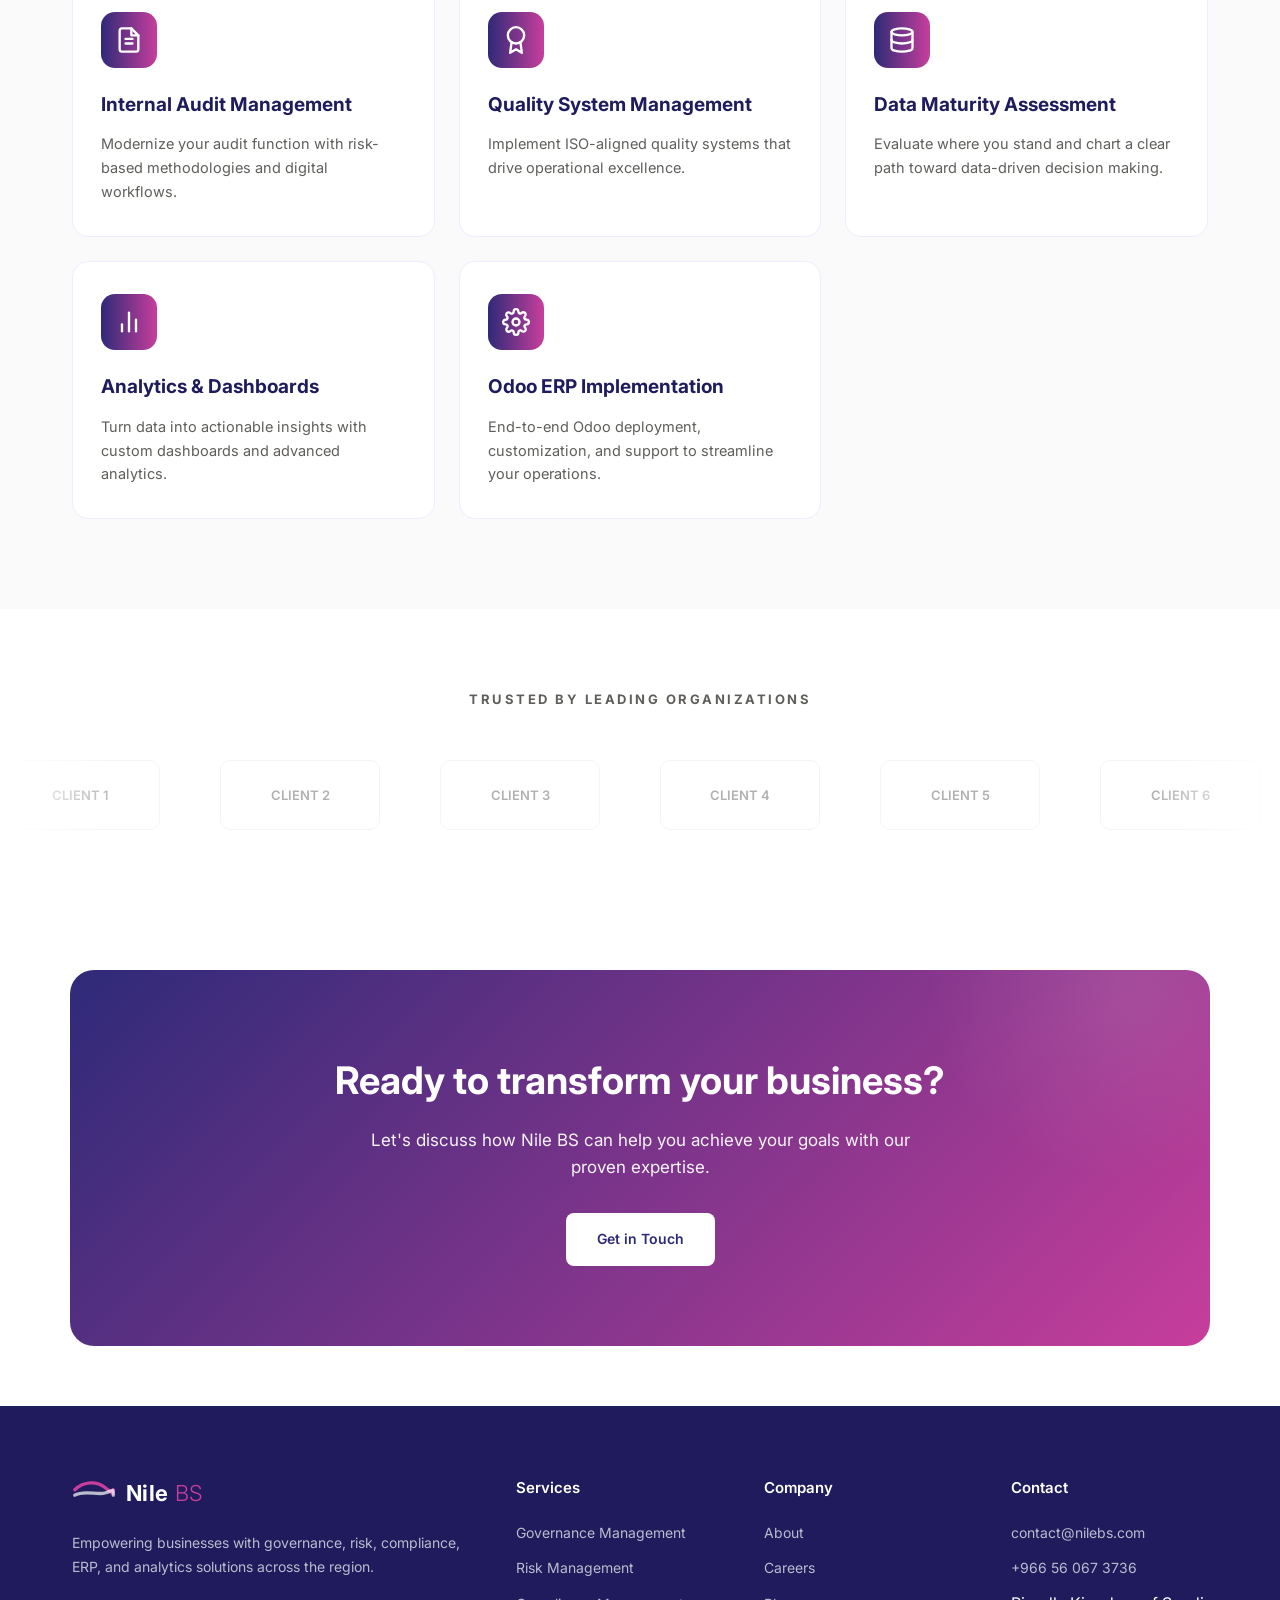
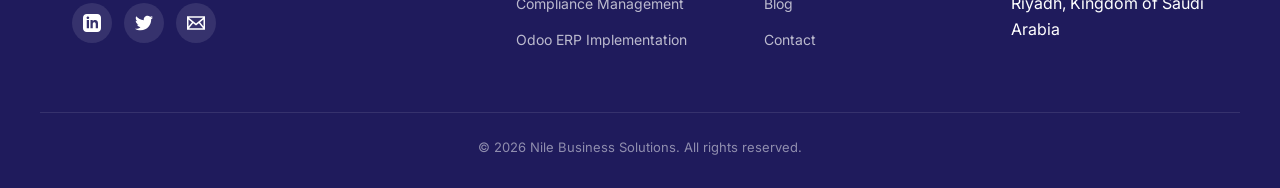
==== commit e9c59115: "Add files via upload" ====
--- a/index.html
+++ b/index.html
@@ -1,6 +1,15 @@
 <!DOCTYPE html>
 <html lang="en" dir="ltr">
 <head>
+<!-- Google tag (gtag.js) -->
+<script async src="https://www.googletagmanager.com/gtag/js?id=G-LPM7H43KR4"></script>
+<script>
+  window.dataLayer = window.dataLayer || [];
+  function gtag(){dataLayer.push(arguments);}
+  gtag('js', new Date());
+
+  gtag('config', 'G-LPM7H43KR4');
+</script>
 <meta charset="UTF-8">
 <meta name="viewport" content="width=device-width, initial-scale=1.0">
 <meta name="description" content="Nile Business Solutions — GRC, Odoo ERP, and Analytics solutions for modern enterprises.">
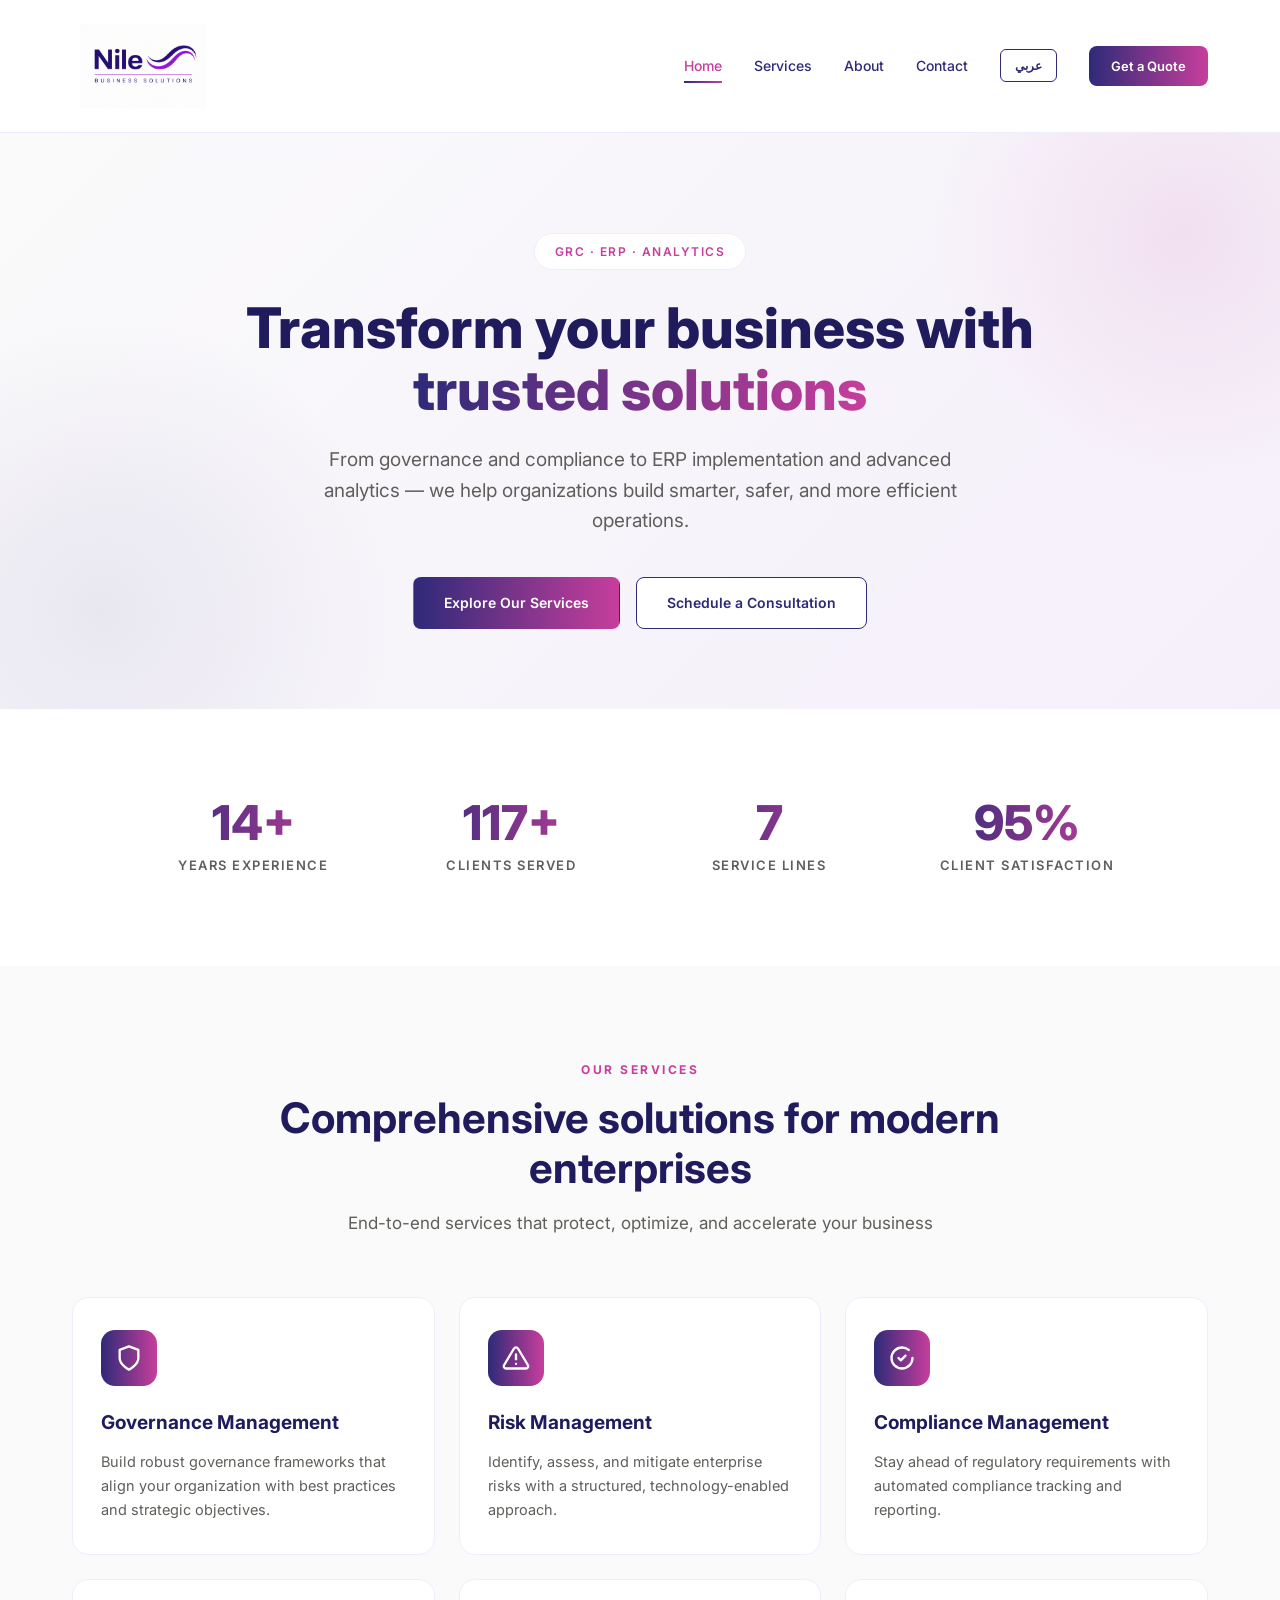
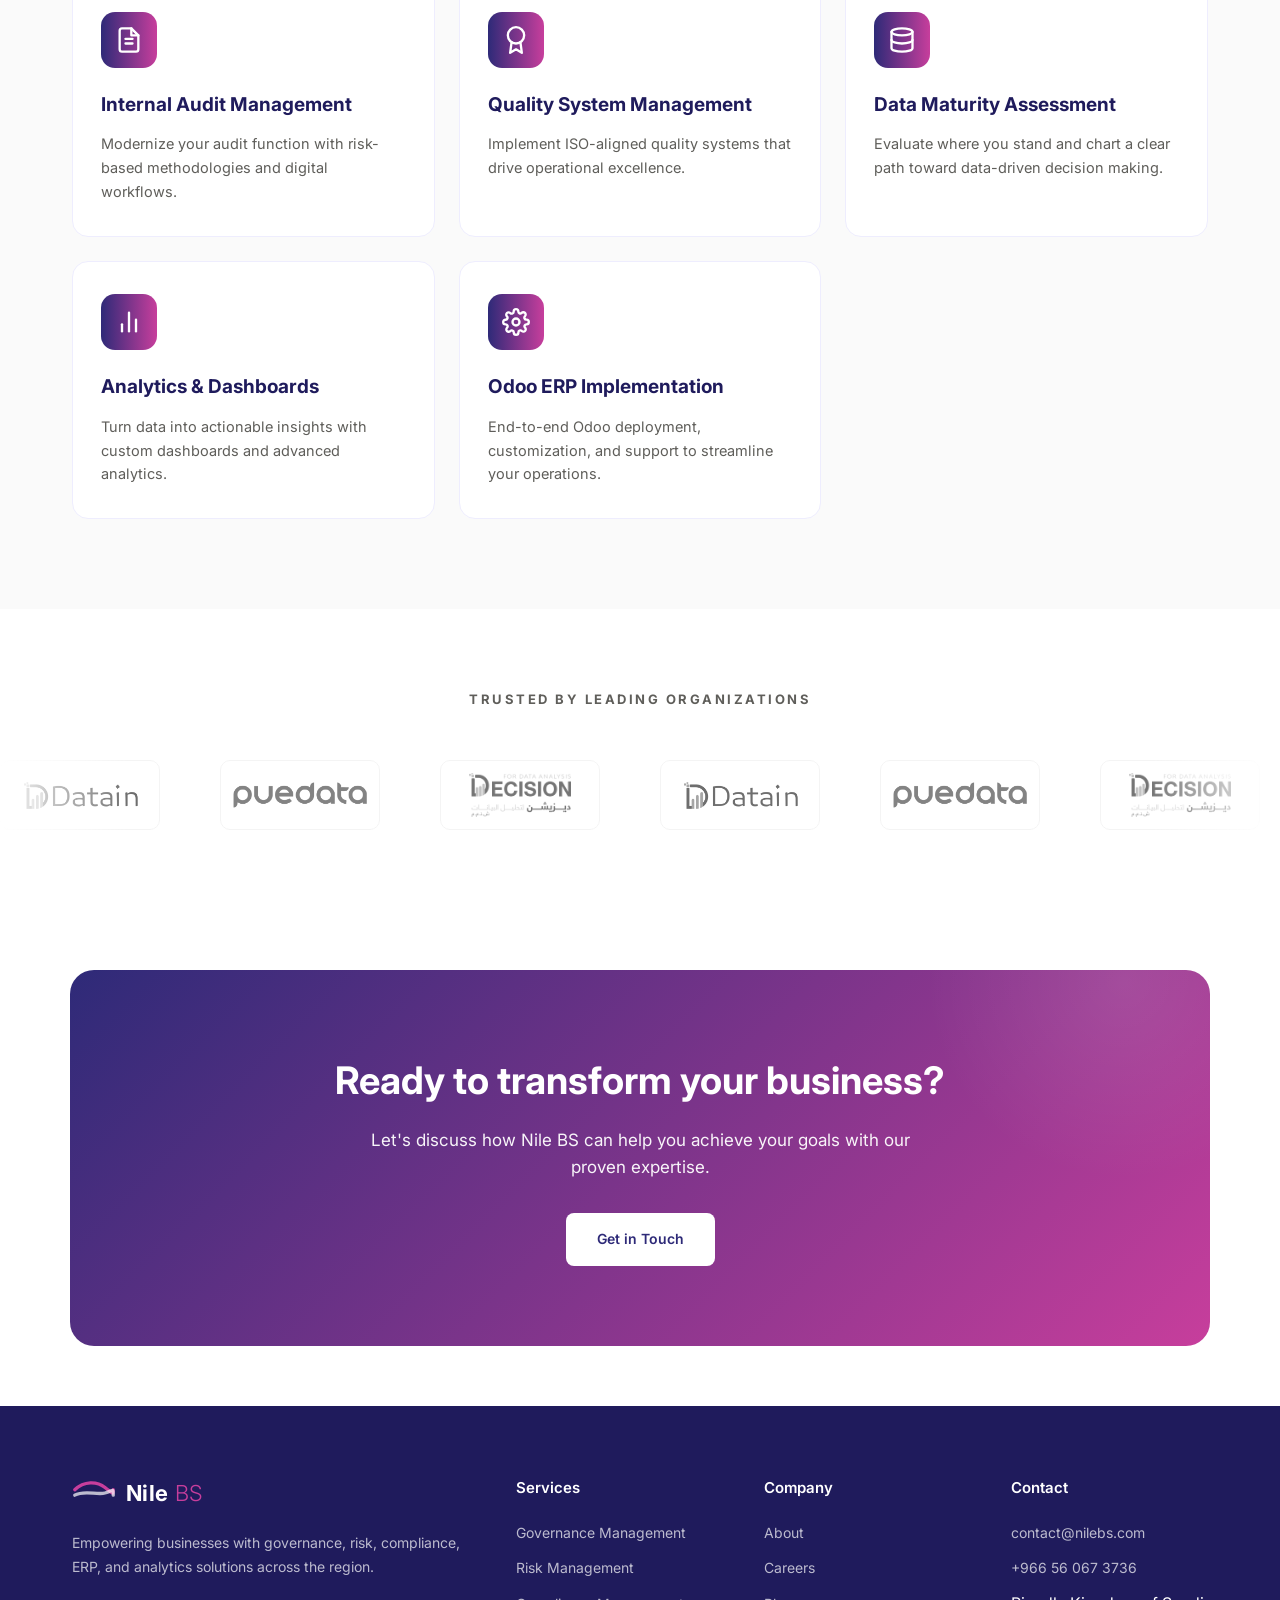
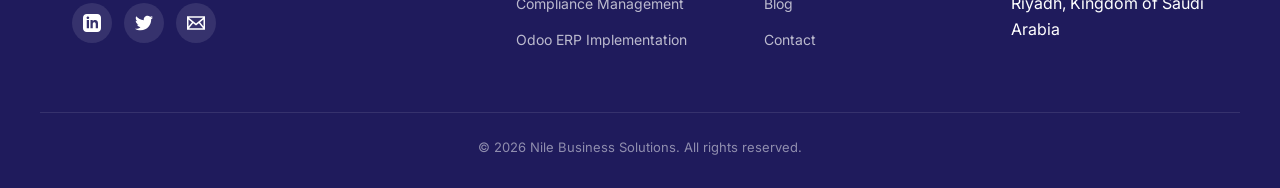
==== commit b8eb6652: "Add files via upload" ====
--- a/index.html
+++ b/index.html
@@ -160,22 +160,18 @@
 <p class="customers-title" data-i18n="customers.title">TRUSTED BY LEADING ORGANIZATIONS</p>
 <div class="logos-track-wrapper">
 <div class="logos-track">
-<div class="logo-item">CLIENT 1</div>
-<div class="logo-item">CLIENT 2</div>
-<div class="logo-item">CLIENT 3</div>
-<div class="logo-item">CLIENT 4</div>
-<div class="logo-item">CLIENT 5</div>
-<div class="logo-item">CLIENT 6</div>
-<div class="logo-item">CLIENT 7</div>
-<div class="logo-item">CLIENT 8</div>
-<div class="logo-item">CLIENT 1</div>
-<div class="logo-item">CLIENT 2</div>
-<div class="logo-item">CLIENT 3</div>
-<div class="logo-item">CLIENT 4</div>
-<div class="logo-item">CLIENT 5</div>
-<div class="logo-item">CLIENT 6</div>
-<div class="logo-item">CLIENT 7</div>
-<div class="logo-item">CLIENT 8</div>
+<div class="logo-item"><img src="images/clients/datain.png" alt="Datain"></div>
+<div class="logo-item"><img src="images/clients/puedata.png" alt="puedata"></div>
+<div class="logo-item"><img src="images/clients/decision.png" alt="Decision"></div>
+<div class="logo-item"><img src="images/clients/datain.png" alt="Datain"></div>
+<div class="logo-item"><img src="images/clients/puedata.png" alt="puedata"></div>
+<div class="logo-item"><img src="images/clients/decision.png" alt="Decision"></div>
+<div class="logo-item"><img src="images/clients/datain.png" alt="Datain"></div>
+<div class="logo-item"><img src="images/clients/puedata.png" alt="puedata"></div>
+<div class="logo-item"><img src="images/clients/decision.png" alt="Decision"></div>
+<div class="logo-item"><img src="images/clients/datain.png" alt="Datain"></div>
+<div class="logo-item"><img src="images/clients/puedata.png" alt="puedata"></div>
+<div class="logo-item"><img src="images/clients/decision.png" alt="Decision"></div>
 </div>
 </div>
 </section>
